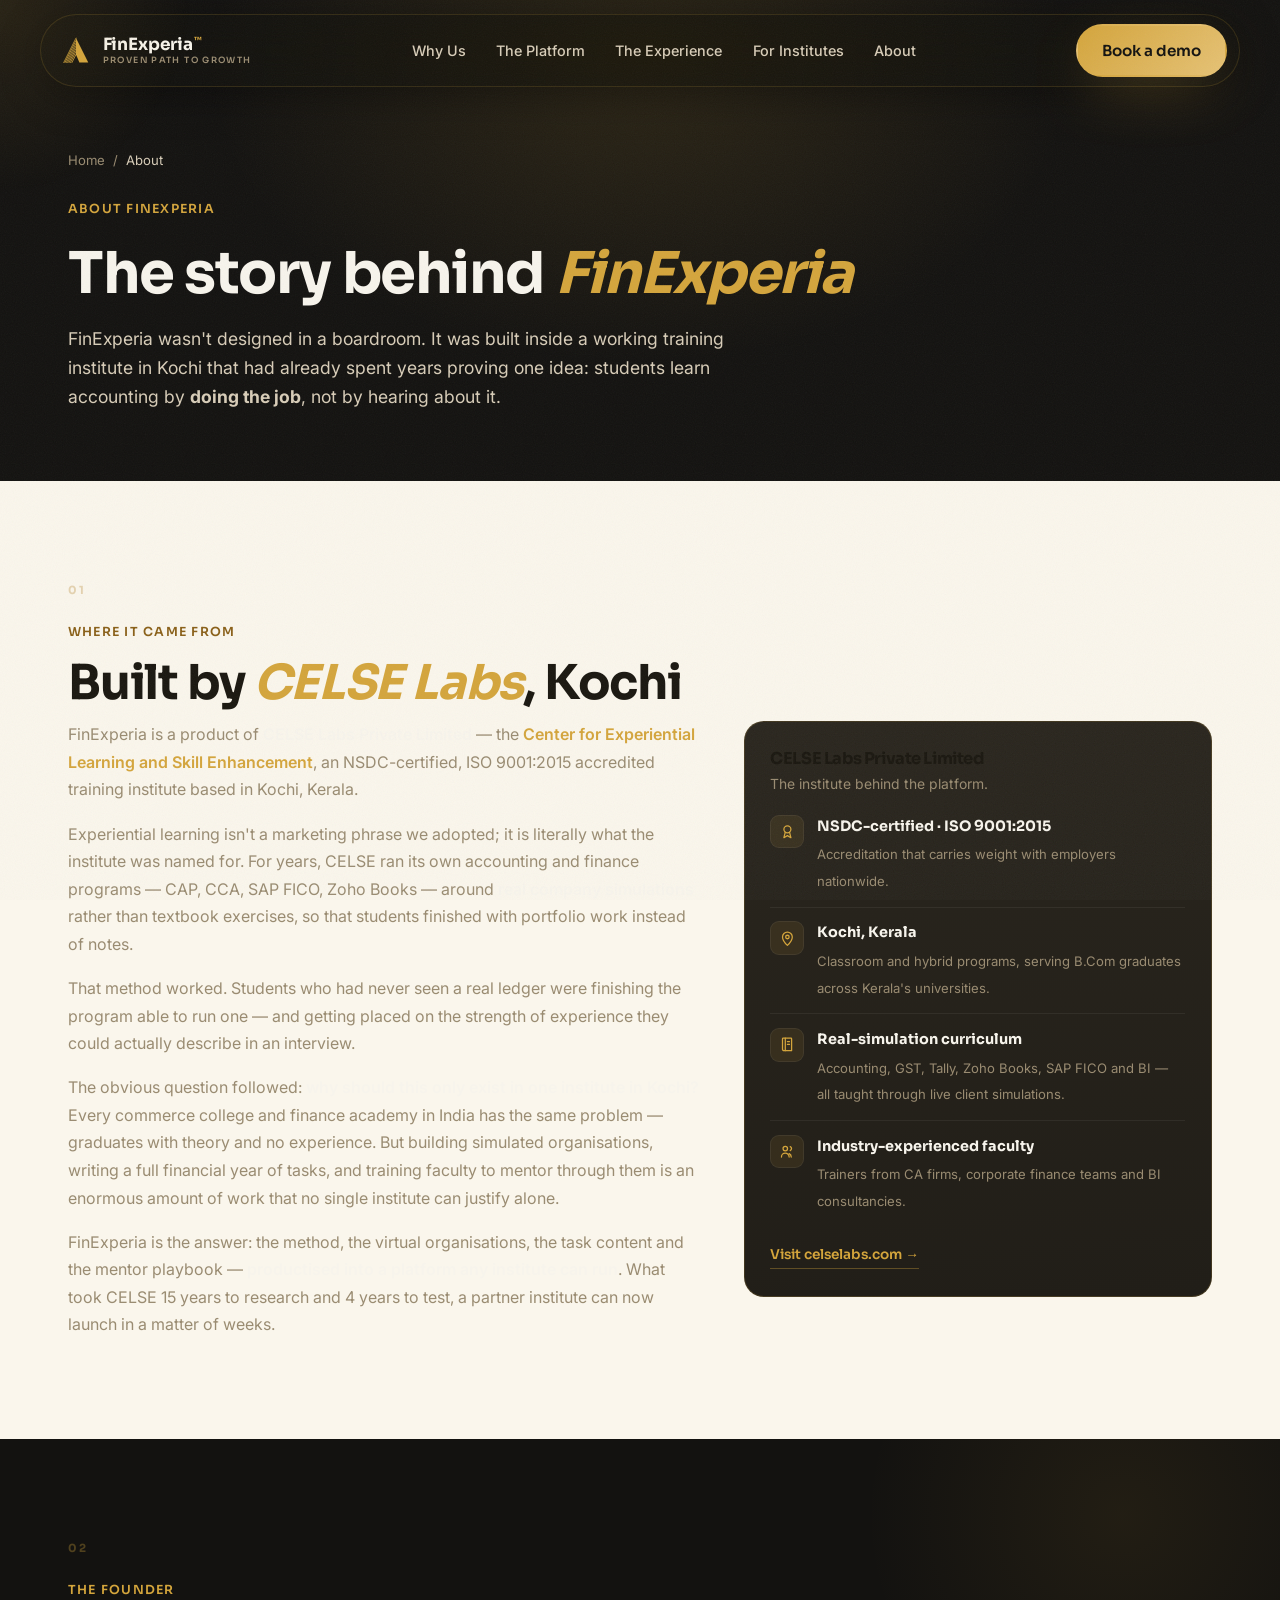
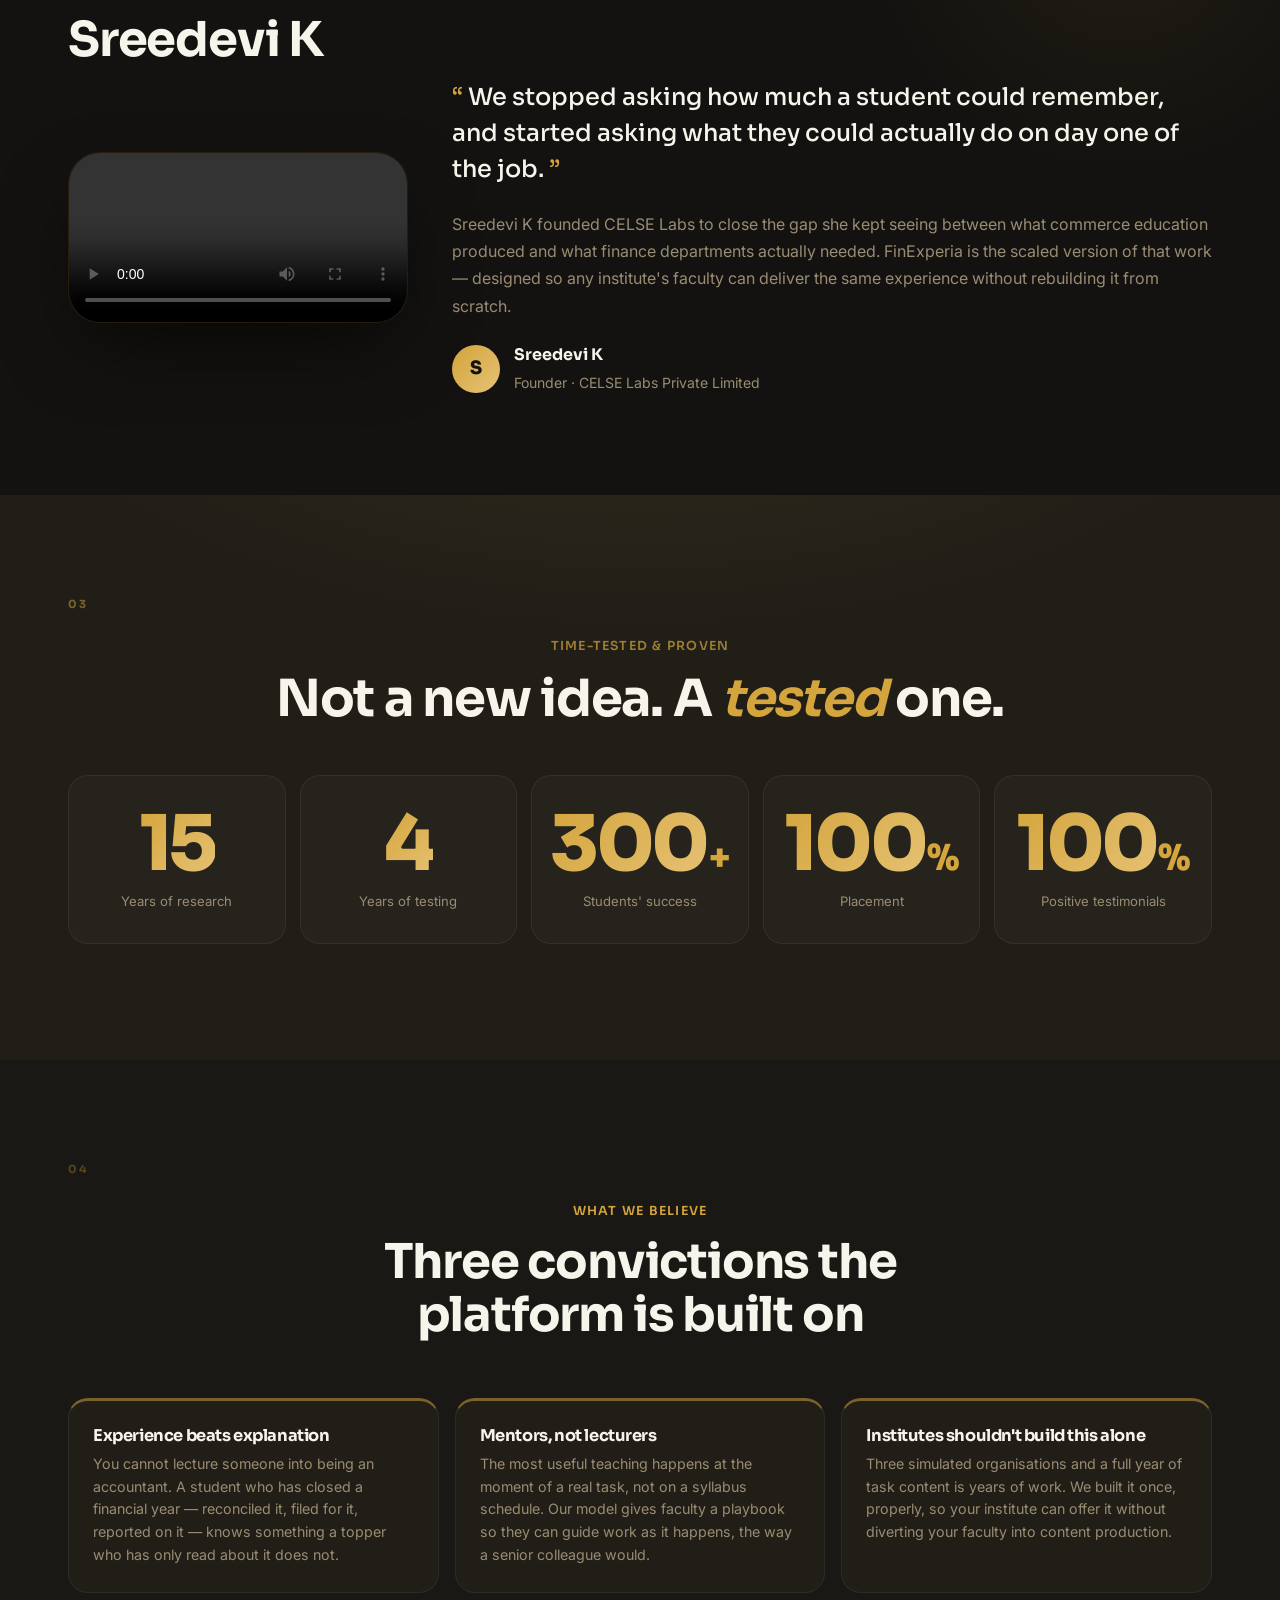
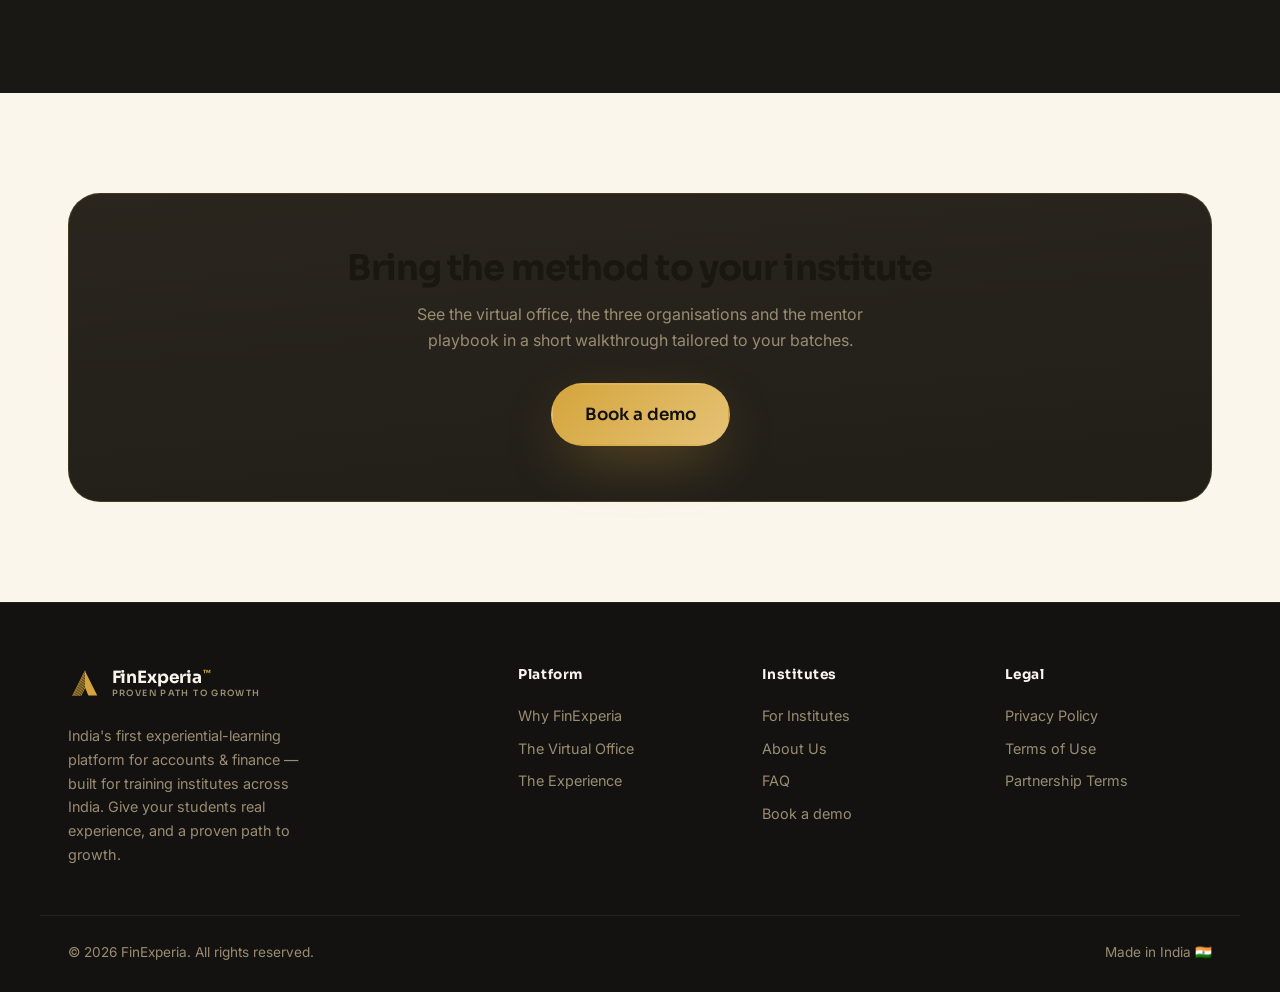
==== about.html @ d54fecab "Add /about page: CELSE Labs lineage, founder story, credentials Top recommendation from the SEO audi" ====
<!DOCTYPE html>
<html lang="en">
<head>
  <meta charset="UTF-8" />
  <meta name="viewport" content="width=device-width, initial-scale=1.0" />
  <title>About FinExperia — Built by CELSE Labs, Kochi</title>
  <meta name="description" content="FinExperia is built by CELSE Labs Private Limited, Kochi — the Center for Experiential Learning and Skill Enhancement. Founded by Sreedevi K. 15 years of research, 4 years of testing, 300+ students." />
  <meta name="robots" content="index, follow, max-image-preview:large, max-snippet:-1, max-video-preview:-1" />
  <meta name="theme-color" content="#D4A53C" />
  <link rel="canonical" href="https://finexperia.com/about" />
  <link rel="manifest" href="/manifest.json" />
  <meta property="og:title" content="About FinExperia — Built by CELSE Labs, Kochi" />
  <meta property="og:description" content="The story behind FinExperia: how a Kochi training institute's real-company simulation method became India's first experiential accounts &amp; finance platform for institutes." />
  <meta property="og:type" content="website" />
  <meta property="og:url" content="https://finexperia.com/about" />
  <meta property="og:image" content="https://finexperia.com/og-image.svg" />
  <meta property="og:image:width" content="1200" />
  <meta property="og:image:height" content="630" />
  <meta property="og:image:alt" content="FinExperia — 3 financial years of real experience in 200 hours. For institutes across India." />
  <meta name="twitter:card" content="summary_large_image" />
  <meta name="twitter:title" content="About FinExperia — Built by CELSE Labs, Kochi" />
  <meta name="twitter:description" content="The story behind FinExperia — founded by Sreedevi K at CELSE Labs Private Limited, Kochi." />
  <meta name="twitter:image" content="https://finexperia.com/og-image.svg" />
  <link rel="icon" href="data:image/svg+xml,%3Csvg xmlns='http://www.w3.org/2000/svg' viewBox='0 0 64 64'%3E%3Crect width='64' height='64' rx='14' fill='%23131210'/%3E%3Cpath d='M32 13 L51 51 L39 51 L32 39 L25 51 L13 51 Z' fill='%23D4A53C'/%3E%3C/svg%3E" />
  <noscript><style>.reveal,.reveal-left,.reveal-right{opacity:1!important;transform:none!important;}</style></noscript>
  <link rel="preconnect" href="https://fonts.googleapis.com" />
  <link rel="preconnect" href="https://fonts.gstatic.com" crossorigin />
  <link href="https://fonts.googleapis.com/css2?family=Sora:wght@400;500;600;700;800&family=Inter:wght@400;500;600&display=swap" rel="stylesheet" />
  <link rel="stylesheet" href="/styles.css" />

  <script type="application/ld+json">
{
  "@context": "https://schema.org",
  "@type": "AboutPage",
  "name": "About FinExperia",
  "url": "https://finexperia.com/about",
  "description": "The story behind FinExperia — built by CELSE Labs Private Limited, Kochi, and founded by Sreedevi K.",
  "isPartOf": { "@type": "WebSite", "name": "FinExperia", "url": "https://finexperia.com/" },
  "about": { "@type": "EducationalOrganization", "name": "FinExperia", "url": "https://finexperia.com/" }
}
  </script>
  <script type="application/ld+json">
{
  "@context": "https://schema.org",
  "@type": "EducationalOrganization",
  "name": "FinExperia",
  "alternateName": ["Fin Experia", "FinExperia by CELSE Labs"],
  "url": "https://finexperia.com/",
  "logo": "https://finexperia.com/finexperia-mark.svg",
  "image": "https://finexperia.com/og-image.svg",
  "description": "India's first experiential-learning platform for accounts & finance, built for training institutes across India. Students gain three financial years of real experience in about 200 hours through a mentor-driven virtual office.",
  "founder": { "@type": "Person", "name": "Sreedevi K", "jobTitle": "Founder" },
  "parentOrganization": {
    "@type": "Organization",
    "name": "CELSE Labs Private Limited",
    "alternateName": "Center for Experiential Learning and Skill Enhancement",
    "url": "https://celselabs.com/"
  },
  "sameAs": ["https://celselabs.com/"],
  "areaServed": { "@type": "Country", "name": "India" },
  "address": { "@type": "PostalAddress", "addressLocality": "Kochi", "addressRegion": "Kerala", "addressCountry": "IN" },
  "contactPoint": { "@type": "ContactPoint", "telephone": "+91-80753-13751", "email": "info@finexperia.com", "contactType": "sales", "areaServed": "IN", "availableLanguage": ["en"] }
}
  </script>
  <script type="application/ld+json">
{
  "@context": "https://schema.org",
  "@type": "BreadcrumbList",
  "itemListElement": [
    { "@type": "ListItem", "position": 1, "name": "Home", "item": "https://finexperia.com/" },
    { "@type": "ListItem", "position": 2, "name": "About", "item": "https://finexperia.com/about" }
  ]
}
  </script>

  <style>
    /* ===== About-page-only additions (everything else reuses styles.css) ===== */
    .about-hero { padding: 150px 0 70px; position: relative; overflow: hidden; }
    .about-hero::before { content: ""; position: absolute; top: -30%; left: 50%; transform: translateX(-50%); width: 900px; height: 520px; background: radial-gradient(ellipse at 50% 40%, rgba(212,165,60,0.13), transparent 68%); pointer-events: none; }
    .about-hero .container { position: relative; z-index: 1; }
    .crumbs { font-size: 0.82rem; color: var(--muted); margin-bottom: 1.4rem; }
    .crumbs a { color: var(--muted); text-decoration: none; border-bottom: 1px solid transparent; }
    .crumbs a:hover { color: var(--coral); border-bottom-color: rgba(212,165,60,0.4); }
    .crumbs span { color: var(--text-soft); }
    .about-h1 { font-size: clamp(2.2rem, 5.4vw, 3.6rem); max-width: 20ch; margin: 0.6rem 0 1.1rem; }
    .about-lede { color: var(--text-soft); font-size: 1.1rem; max-width: 62ch; }

    /* Origin: two-column narrative + lineage card */
    .origin-layout { display: grid; grid-template-columns: 1.15fr 0.85fr; gap: 42px; align-items: start; }
    @media (max-width: 900px) { .origin-layout { grid-template-columns: 1fr; gap: 30px; } }
    .origin-copy p { color: var(--muted); margin-bottom: 1.05rem; line-height: 1.72; }
    .origin-copy p:last-child { margin-bottom: 0; }
    .origin-copy strong { color: var(--text); font-weight: 600; }
    .origin-copy em.gold { font-style: normal; color: var(--coral); font-weight: 600; }

    .lineage { background: linear-gradient(175deg, var(--surface-2), var(--surface)); border: 1px solid var(--line); border-radius: var(--r); padding: 1.7rem 1.6rem; }
    .lineage h3 { font-size: 1.02rem; margin-bottom: 0.3rem; }
    .lineage > p { font-size: 0.87rem; color: var(--muted); margin-bottom: 1.2rem; }
    .lin-row { display: flex; gap: 0.85rem; padding: 0.85rem 0; border-top: 1px solid var(--line-soft); }
    .lin-row:first-of-type { border-top: none; padding-top: 0; }
    .lin-ic { flex-shrink: 0; width: 2.1rem; height: 2.1rem; border-radius: 9px; display: grid; place-items: center; background: rgba(212,165,60,0.1); border: 1px solid var(--line-soft); }
    .lin-ic .ico { width: 1.05rem; height: 1.05rem; color: var(--coral); }
    .lin-txt strong { display: block; font-family: "Sora", sans-serif; font-size: 0.9rem; color: var(--text); margin-bottom: 0.12rem; }
    .lin-txt span { font-size: 0.82rem; color: var(--muted); line-height: 1.5; }
    .lineage-link { display: inline-flex; align-items: center; gap: 0.4rem; margin-top: 1.1rem; font-family: "Sora", sans-serif; font-weight: 600; font-size: 0.85rem; color: var(--coral); text-decoration: none; border-bottom: 1px solid rgba(212,165,60,0.35); padding-bottom: 1px; }
    .lineage-link:hover { color: var(--coral-light); border-bottom-color: var(--coral-light); }

    /* Founder block */
    .founder-layout { display: grid; grid-template-columns: 340px 1fr; gap: 44px; align-items: center; }
    @media (max-width: 860px) { .founder-layout { grid-template-columns: 1fr; gap: 28px; } }
    .founder-video { position: relative; z-index: 1; }
    .founder-video .video-el { max-width: 100%; margin: 0; }
    .founder-copy blockquote { font-family: "Sora", sans-serif; font-size: clamp(1.15rem, 2.2vw, 1.5rem); font-weight: 500; line-height: 1.5; color: var(--text); margin: 0 0 1.5rem; }
    .founder-copy blockquote::before { content: "\201C"; color: var(--coral); }
    .founder-copy blockquote::after { content: "\201D"; color: var(--coral); }
    .founder-name { display: flex; align-items: center; gap: 0.9rem; }
    .founder-name .t-av { flex-shrink: 0; }
    .founder-name strong { display: block; font-family: "Sora", sans-serif; color: var(--text); }
    .founder-name em { font-style: normal; color: var(--muted); font-size: 0.88rem; }

    /* Beliefs */
    .beliefs-grid { display: grid; grid-template-columns: repeat(3, 1fr); gap: 16px; }
    @media (max-width: 860px) { .beliefs-grid { grid-template-columns: 1fr; } }
    .belief { background: var(--surface); border: 1px solid var(--line-soft); border-top: 3px solid rgba(212,165,60,0.5); border-radius: var(--r); padding: 1.6rem 1.5rem; transition: transform 0.25s var(--ease), border-color 0.25s; }
    .belief:hover { transform: translateY(-5px); border-top-color: var(--coral); }
    .belief h3 { font-size: 1.02rem; margin-bottom: 0.5rem; }
    .belief p { color: var(--muted); font-size: 0.89rem; margin: 0; line-height: 1.6; }

    /* Closing CTA */
    .about-cta { text-align: center; background: linear-gradient(175deg, var(--surface-2), var(--surface)); border: 1px solid var(--line); border-radius: var(--r-lg); padding: clamp(2.2rem, 5vw, 3.4rem); }
    .about-cta h2 { font-size: clamp(1.5rem, 3.2vw, 2.2rem); margin-bottom: 0.8rem; }
    .about-cta p { color: var(--muted); max-width: 52ch; margin: 0 auto 1.8rem; }
  </style>
</head>
<body>

  <!-- ===== ICON SPRITE (subset used on this page) ===== -->
  <svg width="0" height="0" style="position:absolute" aria-hidden="true" focusable="false"><defs>
    <symbol id="i-ledger" viewBox="0 0 24 24"><path d="M6 3h11a1 1 0 0 1 1 1v17H7a2 2 0 0 1-2-2V4a1 1 0 0 1 1-1z"/><path d="M9 3v18"/><path d="M12 8h3M12 12h3"/></symbol>
    <symbol id="i-award" viewBox="0 0 24 24"><circle cx="12" cy="9" r="5"/><path d="M9 13l-2 8 5-3 5 3-2-8"/></symbol>
    <symbol id="i-book" viewBox="0 0 24 24"><path d="M5 4a2 2 0 0 1 2-2h12v16H7a2 2 0 0 0-2 2z"/><path d="M5 20a2 2 0 0 1 2-2h12"/></symbol>
    <symbol id="i-users" viewBox="0 0 24 24"><circle cx="9" cy="8" r="3.2"/><path d="M3.5 20a5.5 5.5 0 0 1 11 0"/><path d="M16 5.2a3 3 0 0 1 0 5.6"/><path d="M17.5 20a5.5 5.5 0 0 0-3-4.9"/></symbol>
    <symbol id="i-pin" viewBox="0 0 24 24"><path d="M12 22s7-6.5 7-12a7 7 0 1 0-14 0c0 5.5 7 12 7 12z"/><circle cx="12" cy="10" r="2.5"/></symbol>
    <symbol id="i-eye" viewBox="0 0 24 24"><path d="M2 12s3.5-7 10-7 10 7 10 7-3.5 7-10 7-10-7-10-7z"/><circle cx="12" cy="12" r="3"/></symbol>
    <symbol id="i-bolt" viewBox="0 0 24 24"><path d="M13 2 5 13h6l-1 9 9-12h-6z"/></symbol>
  </defs></svg>

  <div class="grain" aria-hidden="true"></div>
  <div class="scroll-bar" id="scrollBar" aria-hidden="true"></div>
  <div class="cursor-glow" id="cursorGlow" aria-hidden="true"></div>

  <!-- ===== HEADER ===== -->
  <header class="site-header" id="top">
    <div class="nav-pill" id="navPill">
      <a href="/" class="brand" aria-label="FinExperia home">
        <img class="brand-mark" src="/finexperia-mark.svg" alt="" width="34" height="34" />
        <span class="brand-text"><span class="brand-name">FinExperia<sup class="brand-tm">™</sup></span><span class="brand-tagline">Proven Path to Growth</span></span>
      </a>
      <nav class="nav" aria-label="Primary">
        <a href="/#why">Why Us</a>
        <a href="/#platform">The Platform</a>
        <a href="/#program">The Experience</a>
        <a href="/#institutes">For Institutes</a>
        <a href="/about" aria-current="page">About</a>
      </nav>
      <div class="nav-end">
        <a href="/#contact" class="btn btn-coral">Book a demo</a>
        <button class="nav-toggle" aria-label="Toggle menu" aria-expanded="false">
          <span></span><span></span><span></span>
        </button>
      </div>
    </div>
  </header>

  <main>

    <!-- ===== HERO ===== -->
    <section class="about-hero">
      <div class="container">
        <nav class="crumbs" aria-label="Breadcrumb">
          <a href="/">Home</a> &nbsp;/&nbsp; <span>About</span>
        </nav>
        <span class="eyebrow">About FinExperia</span>
        <h1 class="about-h1">The story behind <em class="coral-em">FinExperia</em></h1>
        <p class="about-lede">
          FinExperia wasn't designed in a boardroom. It was built inside a working training institute
          in Kochi that had already spent years proving one idea: students learn accounting by
          <strong>doing the job</strong>, not by hearing about it.
        </p>
      </div>
    </section>

    <!-- ===== ORIGIN / CELSE LABS LINEAGE ===== -->
    <section class="method-section" id="origin">
      <div class="container">
        <div class="sec-label">01</div>
        <div class="sec-head reveal">
          <span class="eyebrow">Where it came from</span>
          <h2>Built by <em class="coral-em">CELSE Labs</em>, Kochi</h2>
        </div>

        <div class="origin-layout">
          <div class="origin-copy reveal-left">
            <p>
              FinExperia is a product of <strong>CELSE Labs Private Limited</strong> — the
              <em class="gold">Center for Experiential Learning and Skill Enhancement</em>, an
              NSDC-certified, ISO 9001:2015 accredited training institute based in Kochi, Kerala.
            </p>
            <p>
              Experiential learning isn't a marketing phrase we adopted; it is literally what the
              institute was named for. For years, CELSE ran its own accounting and finance programs —
              CAP, CCA, SAP FICO, Zoho Books — around <strong>real company simulations</strong> rather
              than textbook exercises, so that students finished with portfolio work instead of notes.
            </p>
            <p>
              That method worked. Students who had never seen a real ledger were finishing the program
              able to run one — and getting placed on the strength of experience they could actually
              describe in an interview.
            </p>
            <p>
              The obvious question followed: <strong>why should this only exist in one institute in
              Kochi?</strong> Every commerce college and finance academy in India has the same problem —
              graduates with theory and no experience. But building simulated organisations, writing a
              full financial year of tasks, and training faculty to mentor through them is an enormous
              amount of work that no single institute can justify alone.
            </p>
            <p>
              FinExperia is the answer: the method, the virtual organisations, the task content and the
              mentor playbook — <strong>productised into a platform any institute can run</strong>. What
              took CELSE 15 years to research and 4 years to test, a partner institute can now launch in
              a matter of weeks.
            </p>
          </div>

          <aside class="lineage reveal-right">
            <h3>CELSE Labs Private Limited</h3>
            <p>The institute behind the platform.</p>

            <div class="lin-row">
              <span class="lin-ic"><svg class="ico"><use href="#i-award"/></svg></span>
              <span class="lin-txt"><strong>NSDC-certified · ISO 9001:2015</strong><span>Accreditation that carries weight with employers nationwide.</span></span>
            </div>
            <div class="lin-row">
              <span class="lin-ic"><svg class="ico"><use href="#i-pin"/></svg></span>
              <span class="lin-txt"><strong>Kochi, Kerala</strong><span>Classroom and hybrid programs, serving B.Com graduates across Kerala's universities.</span></span>
            </div>
            <div class="lin-row">
              <span class="lin-ic"><svg class="ico"><use href="#i-ledger"/></svg></span>
              <span class="lin-txt"><strong>Real-simulation curriculum</strong><span>Accounting, GST, Tally, Zoho Books, SAP FICO and BI — all taught through live client simulations.</span></span>
            </div>
            <div class="lin-row">
              <span class="lin-ic"><svg class="ico"><use href="#i-users"/></svg></span>
              <span class="lin-txt"><strong>Industry-experienced faculty</strong><span>Trainers from CA firms, corporate finance teams and BI consultancies.</span></span>
            </div>

            <a class="lineage-link" href="https://celselabs.com/" target="_blank" rel="noopener">
              Visit celselabs.com →
            </a>
          </aside>
        </div>
      </div>
    </section>

    <!-- ===== FOUNDER ===== -->
    <section class="skills-section" id="founder">
      <div class="container">
        <div class="sec-label">02</div>
        <div class="sec-head reveal">
          <span class="eyebrow">The founder</span>
          <h2>Sreedevi K</h2>
        </div>

        <div class="founder-layout">
          <div class="founder-video reveal-left">
            <video class="video-el" controls preload="metadata" playsinline>
              <source src="/SreedeviTestimonial.mp4" type="video/mp4" />
              Your browser doesn't support embedded video —
              <a href="/SreedeviTestimonial.mp4">download it here</a>.
            </video>
          </div>
          <div class="founder-copy reveal-right">
            <blockquote>
              We stopped asking how much a student could remember, and started asking what they could
              actually do on day one of the job.
            </blockquote>
            <p style="color:var(--muted); margin-bottom:1.4rem; line-height:1.7;">
              Sreedevi K founded CELSE Labs to close the gap she kept seeing between what commerce
              education produced and what finance departments actually needed. FinExperia is the
              scaled version of that work — designed so any institute's faculty can deliver the same
              experience without rebuilding it from scratch.
            </p>
            <div class="founder-name">
              <span class="t-av">S</span>
              <span>
                <strong>Sreedevi K</strong>
                <em>Founder · CELSE Labs Private Limited</em>
              </span>
            </div>
          </div>
        </div>
      </div>
    </section>

    <!-- ===== PROOF NUMBERS ===== -->
    <section class="outcomes-section" id="proof">
      <div class="container">
        <div class="sec-label light">03</div>
        <div class="reveal" style="text-align:center">
          <span class="eyebrow eyebrow-dim">Time-Tested &amp; Proven</span>
        </div>
        <h2 class="outcomes-h2">Not a new idea. A <em class="coral-em">tested</em> one.</h2>

        <div class="tt-grid reveal">
          <div class="tt-stat">
            <div class="stat-val"><span class="stat-n" data-target="15">0</span></div>
            <span class="tt-lbl">Years of research</span>
          </div>
          <div class="tt-stat">
            <div class="stat-val"><span class="stat-n" data-target="4">0</span></div>
            <span class="tt-lbl">Years of testing</span>
          </div>
          <div class="tt-stat">
            <div class="stat-val"><span class="stat-n" data-target="300">0</span><span class="stat-sym">+</span></div>
            <span class="tt-lbl">Students' success</span>
          </div>
          <div class="tt-stat">
            <div class="stat-val"><span class="stat-n" data-target="100">0</span><span class="stat-sym">%</span></div>
            <span class="tt-lbl">Placement</span>
          </div>
          <div class="tt-stat">
            <div class="stat-val"><span class="stat-n" data-target="100">0</span><span class="stat-sym">%</span></div>
            <span class="tt-lbl">Positive testimonials</span>
          </div>
        </div>
      </div>
    </section>

    <!-- ===== WHAT WE BELIEVE ===== -->
    <section class="programs-section" id="beliefs">
      <div class="container">
        <div class="sec-label">04</div>
        <div class="sec-head centered reveal">
          <span class="eyebrow">What we believe</span>
          <h2>Three convictions the platform is built on</h2>
        </div>

        <div class="beliefs-grid">
          <div class="belief reveal">
            <h3>Experience beats explanation</h3>
            <p>You cannot lecture someone into being an accountant. A student who has closed a financial year — reconciled it, filed for it, reported on it — knows something a topper who has only read about it does not.</p>
          </div>
          <div class="belief reveal">
            <h3>Mentors, not lecturers</h3>
            <p>The most useful teaching happens at the moment of a real task, not on a syllabus schedule. Our model gives faculty a playbook so they can guide work as it happens, the way a senior colleague would.</p>
          </div>
          <div class="belief reveal">
            <h3>Institutes shouldn't build this alone</h3>
            <p>Three simulated organisations and a full year of task content is years of work. We built it once, properly, so your institute can offer it without diverting your faculty into content production.</p>
          </div>
        </div>
      </div>
    </section>

    <!-- ===== CTA ===== -->
    <section class="method-section">
      <div class="container">
        <div class="about-cta reveal">
          <h2>Bring the method to your institute</h2>
          <p>See the virtual office, the three organisations and the mentor playbook in a short walkthrough tailored to your batches.</p>
          <a href="/#contact" class="btn btn-coral btn-lg">Book a demo</a>
        </div>
      </div>
    </section>

  </main>

  <!-- ===== FOOTER ===== -->
  <footer class="site-footer">
    <div class="container footer-layout">
      <div class="footer-brand">
        <a href="/" class="brand">
          <img class="brand-mark" src="/finexperia-mark.svg" alt="" width="34" height="34" />
          <span class="brand-text"><span class="brand-name">FinExperia<sup class="brand-tm">™</sup></span><span class="brand-tagline">Proven Path to Growth</span></span>
        </a>
        <p>India's first experiential-learning platform for accounts &amp; finance — built for training institutes across India. Give your students real experience, and a proven path to growth.</p>
      </div>
      <nav class="footer-col" aria-label="Platform">
        <h4>Platform</h4>
        <a href="/#why">Why FinExperia</a>
        <a href="/#platform">The Virtual Office</a>
        <a href="/#program">The Experience</a>
      </nav>
      <nav class="footer-col" aria-label="Institutes">
        <h4>Institutes</h4>
        <a href="/#institutes">For Institutes</a>
        <a href="/about">About Us</a>
        <a href="/#faq">FAQ</a>
        <a href="/#contact">Book a demo</a>
      </nav>
      <nav class="footer-col" aria-label="Legal">
        <h4>Legal</h4>
        <a href="#">Privacy Policy</a>
        <a href="#">Terms of Use</a>
        <a href="#">Partnership Terms</a>
      </nav>
    </div>
    <div class="container footer-bottom">
      <p>© <span id="year"></span> FinExperia. All rights reserved.</p>
      <p>Made in India 🇮🇳</p>
    </div>
  </footer>

  <script src="/script.js"></script>
</body>
</html>
---- styles.css ----
/* ============================================================
   FINEXPERIA — Gold / Charcoal Design System
   ============================================================ */
:root {
  --coral:       #D4A53C;
  --coral-light: #E6C275;
  --coral-deep:  #B8862E;
  --peach:       #E8CB8B;
  --blush:       #F0E6CE;
  --coral-grad:  linear-gradient(135deg, #D4A53C 0%, #E6C275 100%);

  --ink:       #131210;
  --ink-soft:  #1A1815;
  --surface:   #211E18;
  --surface-2: #2A261E;
  --surface-3: #383224;
  --line:      rgba(212,165,60,0.18);
  --line-soft: rgba(255,255,255,0.06);

  --text:      #F7F4EC;
  --text-soft: #D8CDB8;
  --muted:     #9A8C72;

  --cream:          #FAF6EC;
  --cream-2:        #F3ECDC;
  --ink-on-light:   #1A1710;
  --muted-on-light: #6E6048;

  --shadow:       0 32px 80px -20px rgba(0,0,0,0.65);
  --coral-shadow: 0 20px 60px -15px rgba(212,165,60,0.45);

  --r:    20px;
  --r-sm: 12px;
  --r-lg: 32px;
  --maxw: 1200px;
  --ease: cubic-bezier(0.22, 1, 0.36, 1);
}

/* ===== Reset ===== */
*, *::before, *::after { box-sizing: border-box; margin: 0; padding: 0; }
html { scroll-behavior: smooth; -webkit-text-size-adjust: 100%; }
body { font-family: "Inter", system-ui, sans-serif; background: var(--ink); color: var(--text); line-height: 1.65; overflow-x: hidden; }
h1,h2,h3,h4 { font-family: "Sora", "Inter", sans-serif; font-weight: 700; line-height: 1.12; letter-spacing: -0.025em; }
a { color: inherit; text-decoration: none; }
ul,ol { list-style: none; }
button { font-family: inherit; }
.container { width: 100%; max-width: var(--maxw); margin: 0 auto; padding: 0 28px; }
section { padding: 100px 0; }

/* ===== Decorative layers ===== */
.grain {
  position: fixed; inset: 0; z-index: 9999; pointer-events: none; opacity: 0.32;
  background-image: url("data:image/svg+xml,%3Csvg xmlns='http://www.w3.org/2000/svg' width='200' height='200'%3E%3Cfilter id='n'%3E%3CfeTurbulence type='fractalNoise' baseFrequency='0.9' numOctaves='4' stitchTiles='stitch'/%3E%3C/filter%3E%3Crect width='200' height='200' filter='url(%23n)' opacity='0.15'/%3E%3C/svg%3E");
}
.scroll-bar {
  position: fixed; top: 0; left: 0; z-index: 998; height: 3px; width: 0%;
  background: var(--coral-grad); box-shadow: 0 0 14px rgba(212,165,60,0.9);
  pointer-events: none;
}
.cursor-glow {
  position: fixed; top: 0; left: 0; z-index: 997;
  width: 420px; height: 420px; border-radius: 50%;
  background: radial-gradient(circle, rgba(212,165,60,0.11) 0%, transparent 65%);
  pointer-events: none; transform: translate(-50%,-50%); will-change: transform;
}

/* ===== Buttons ===== */
.btn {
  display: inline-flex; align-items: center; justify-content: center; gap: 0.5rem;
  padding: 0.75rem 1.5rem; border-radius: 999px; border: 2px solid transparent;
  font-family: "Sora", sans-serif; font-weight: 600; font-size: 0.95rem;
  cursor: pointer; white-space: nowrap; position: relative; overflow: hidden;
  transition: transform 0.22s var(--ease), box-shadow 0.22s, background 0.2s, border-color 0.2s, color 0.2s;
}
.btn:hover { transform: translateY(-3px); }
.btn-lg    { padding: 1rem 2rem; font-size: 1.05rem; }
.btn-block { width: 100%; }
.btn-coral { background: var(--coral-grad); color: #131210; box-shadow: var(--coral-shadow); }
.btn-coral:hover { box-shadow: 0 24px 70px -12px rgba(212,165,60,0.7); }
.btn-outline-coral { background: transparent; color: var(--coral); border-color: rgba(212,165,60,0.45); }
.btn-outline-coral:hover { border-color: var(--coral); background: rgba(212,165,60,0.08); }
.btn-ghost { background: rgba(255,255,255,0.05); border-color: rgba(255,255,255,0.12); color: var(--text); }
.btn-ghost:hover { background: rgba(255,255,255,0.1); border-color: rgba(255,255,255,0.22); }

/* ===== Typography helpers ===== */
.eyebrow {
  display: inline-block; font-family: "Sora", sans-serif;
  font-size: 0.78rem; font-weight: 600; letter-spacing: 0.1em;
  text-transform: uppercase; color: var(--coral); margin-bottom: 0.8rem;
}
.eyebrow-dim { color: rgba(212,165,60,0.7); }
.coral-em    { color: var(--coral); font-style: italic; }

.sec-label {
  font-family: "Sora", sans-serif; font-size: 0.7rem; font-weight: 700;
  letter-spacing: 0.14em; text-transform: uppercase;
  color: rgba(212,165,60,0.32); margin-bottom: 1.1rem;
}
.sec-label.light { color: rgba(212,165,60,0.5); }
.sec-head { max-width: 640px; }
.sec-head.centered { margin: 0 auto 3.5rem; text-align: center; }
.sec-head h2 { font-size: clamp(2rem,4vw,3rem); margin-bottom: 0.75rem; }
.sec-head p  { color: var(--muted); }

/* ===== Header ===== */
.site-header { position: fixed; top: 0; left: 0; right: 0; z-index: 90; padding: 14px 28px; display: flex; justify-content: center; }
.nav-pill {
  display: flex; align-items: center; gap: 1.2rem;
  background: rgba(19,18,16,0.62); backdrop-filter: blur(20px) saturate(1.8); -webkit-backdrop-filter: blur(20px) saturate(1.8);
  border: 1px solid rgba(212,165,60,0.16); border-radius: 999px;
  padding: 9px 12px 9px 18px; max-width: var(--maxw); width: 100%;
  box-shadow: 0 8px 40px rgba(0,0,0,0.4); transition: background 0.3s, border-color 0.3s;
  position: relative;
}
.nav-pill.scrolled { background: rgba(19,18,16,0.9); border-color: rgba(212,165,60,0.3); }
.brand { display: inline-flex; align-items: center; gap: 0.6rem; font-family: "Sora", sans-serif; font-weight: 700; flex-shrink: 0; }
.brand-mark { width: 34px; height: 34px; display: block; flex-shrink: 0; }
.brand-text { display: flex; flex-direction: column; line-height: 1.05; }
.brand-name  { font-size: 1.06rem; letter-spacing: -0.01em; color: var(--text); }
.brand-tm { font-size: 0.5em; font-weight: 700; vertical-align: super; color: var(--coral); margin-left: 1px; }
.brand-tagline { font-family: "Sora", sans-serif; font-size: 0.54rem; font-weight: 600; letter-spacing: 0.16em; text-transform: uppercase; color: var(--muted); margin-top: 3px; white-space: nowrap; }
.nav { display: flex; gap: 0.1rem; flex: 1; justify-content: center; }
.nav a { color: var(--text-soft); font-size: 0.9rem; font-weight: 500; padding: 0.45rem 0.9rem; border-radius: 999px; transition: color 0.2s, background 0.2s; }
.nav a:hover { color: var(--text); background: rgba(212,165,60,0.1); }
.nav-end { display: flex; align-items: center; gap: 0.6rem; }
.nav-toggle { display: none; flex-direction: column; gap: 5px; background: none; border: 0; cursor: pointer; padding: 8px; }
.nav-toggle span { width: 20px; height: 2px; background: var(--text); border-radius: 2px; display: block; transition: transform 0.3s, opacity 0.3s; }

/* ===== Hero ===== */
.hero { position: relative; min-height: 100svh; padding: 140px 0 80px; overflow: hidden; display: flex; flex-direction: column; }
.hero-bg { position: absolute; inset: 0; z-index: 0; overflow: hidden; }
.blob { position: absolute; border-radius: 50%; filter: blur(72px); pointer-events: none; }
.blob-a { width: 680px; height: 680px; top: -18%; right: -14%; background: radial-gradient(circle at 40% 40%, rgba(212,165,60,0.26), rgba(212,165,60,0.04) 55%, transparent 75%); animation: blobDrift 12s ease-in-out infinite alternate; }
.blob-b { width: 480px; height: 480px; bottom: -10%; left: -8%; background: radial-gradient(circle, rgba(230,194,117,0.14), transparent 65%); animation: blobDrift 9s ease-in-out 1.5s infinite alternate-reverse; }
.blob-c { width: 340px; height: 340px; top: 30%; left: 38%; background: radial-gradient(circle, rgba(212,165,60,0.09), transparent 70%); animation: blobDrift 14s ease-in-out 3s infinite alternate; }
@keyframes blobDrift { 0% { transform: scale(1) translate(0,0); } 100% { transform: scale(1.12) translate(20px,-25px); } }

.hero-layout { position: relative; z-index: 1; display: grid; grid-template-columns: 1fr 1fr; gap: 52px; align-items: center; flex: 1; }

.india-badge {
  display: inline-flex; align-items: center; gap: 0.55rem;
  font-size: 0.83rem; font-weight: 600;
  background: rgba(212,165,60,0.1); border: 1px solid rgba(212,165,60,0.38);
  padding: 0.42rem 1rem; border-radius: 999px; color: var(--blush); margin-bottom: 1.3rem;
  animation: fadeUp 0.8s var(--ease) 0.15s both;
}

/* Kinetic headline — staggered indent */
.hero-h1    { display: block; margin-bottom: 1.4rem; animation: fadeUp 0.9s var(--ease) 0.3s both; }
.h1-learn   { display: block; font-size: clamp(5rem,10vw,10rem); font-weight: 800; letter-spacing: -0.045em; line-height: 0.88; background: var(--coral-grad); -webkit-background-clip: text; background-clip: text; color: transparent; }
.h1-do      { display: block; font-size: clamp(3.2rem,6.5vw,6.5rem); font-weight: 800; letter-spacing: -0.035em; line-height: 1; color: var(--text); padding-left: clamp(1.5rem,4vw,4rem); }
.h1-sub     { display: block; font-size: clamp(1.1rem,2vw,1.6rem); font-weight: 500; letter-spacing: -0.01em; line-height: 1.35; color: var(--peach); margin-top: 0.6rem; }

.hero-lede    { color: var(--text-soft); font-size: 1.05rem; max-width: 42ch; margin-bottom: 2rem; animation: fadeUp 1s var(--ease) 0.45s both; }
.hero-actions { display: flex; gap: 0.9rem; flex-wrap: wrap; margin-bottom: 2.6rem; animation: fadeUp 1s var(--ease) 0.58s both; }
.hero-trust   { display: flex; align-items: center; gap: 1.6rem; animation: fadeUp 1s var(--ease) 0.72s both; }
.ht-item strong { display: block; font-family: "Sora", sans-serif; font-size: 1.55rem; font-weight: 800; line-height: 1; }
.ht-item span   { font-size: 0.82rem; color: var(--muted); }
.ht-sep { width: 1px; height: 38px; background: rgba(212,165,60,0.22); }

/* Hero visual */
.hero-visual { position: relative; height: 500px; animation: fadeUp 1s var(--ease) 0.2s both; }
.hv-orb {
  position: absolute; inset: 8% 10%;
  border-radius: 62% 38% 46% 54% / 60% 44% 56% 40%;
  background: var(--coral-grad); opacity: 0.14;
  animation: morphBlob 10s ease-in-out infinite, floatBlob 7s ease-in-out infinite;
  filter: blur(3px);
}
@keyframes morphBlob { 0%,100% { border-radius: 62% 38% 46% 54% / 60% 44% 56% 40%; } 33% { border-radius: 42% 58% 65% 35% / 48% 62% 38% 52%; } 66% { border-radius: 54% 46% 38% 62% / 40% 56% 44% 60%; } }
@keyframes floatBlob { 0%,100% { transform: translateY(0); } 50% { transform: translateY(-22px); } }

.hv-card {
  position: absolute; background: rgba(33,30,24,0.72); backdrop-filter: blur(18px); -webkit-backdrop-filter: blur(18px);
  border: 1px solid rgba(212,165,60,0.22); border-radius: var(--r-sm);
  padding: 0.9rem 1.1rem; box-shadow: var(--shadow); font-size: 0.85rem;
  display: flex; align-items: center; gap: 0.7rem;
  animation: cardFloat 7s ease-in-out infinite;
}
.hv-card strong { display: block; font-size: 0.9rem; color: var(--text); margin-bottom: 0.15rem; }
.hv-card span   { color: var(--muted); font-size: 0.78rem; }
.hvc-icon  { font-size: 1.5rem; flex-shrink: 0; }
.hvc-stars { display: block; color: var(--coral); font-size: 0.82rem; }
.hvc-av    { width: 36px; height: 36px; border-radius: 50%; background: var(--coral-grad); flex-shrink: 0; }
.hvc-1 { top: 5%; left: -2%; animation-delay: 0s; }
.hvc-3 { top: 10%; right: -2%; animation-delay: 0.7s; }
.hvc-4 { bottom: 16%; right: 1%; animation-delay: 1.5s; }
.hvc-2 { bottom: 8%; left: 3%; flex-direction: column; text-align: center; gap: 0.4rem; animation-delay: 1.1s; }
.hvc-2 p { margin: 0; color: var(--muted); font-size: 0.78rem; }
.hvc-ring { width: 74px; height: 74px; border-radius: 50%; background: conic-gradient(var(--coral) 0 80%, rgba(255,255,255,0.07) 80% 100%); display: grid; place-items: center; font-family: "Sora", sans-serif; font-weight: 700; }
.hvc-ring span { width: 56px; height: 56px; border-radius: 50%; background: var(--surface-2); display: grid; place-items: center; font-size: 0.82rem; color: var(--text); }
@keyframes cardFloat { 0%,100% { transform: translateY(0); } 50% { transform: translateY(-11px); } }

.scroll-hint { position: absolute; bottom: 2rem; left: 50%; transform: translateX(-50%); display: flex; flex-direction: column; align-items: center; gap: 0.55rem; color: var(--muted); font-size: 0.78rem; animation: fadeUp 1s var(--ease) 1.2s both; }
.scroll-mouse { width: 22px; height: 34px; border: 1.5px solid rgba(212,165,60,0.4); border-radius: 11px; position: relative; overflow: hidden; }
.scroll-dot { position: absolute; top: 5px; left: 50%; transform: translateX(-50%); width: 3px; height: 6px; background: var(--coral); border-radius: 2px; animation: scrollBounce 2s ease-in-out infinite; }
@keyframes scrollBounce { 0%,100% { opacity:1; top:5px; } 80% { opacity:0; top:18px; } }

/* ===== Marquee ===== */
.marquee-wrap {
  overflow: hidden; background: rgba(212,165,60,0.06); padding: 15px 0;
  border-top: 1px solid rgba(212,165,60,0.22); border-bottom: 1px solid rgba(212,165,60,0.22);
  -webkit-mask-image: linear-gradient(to right, transparent, black 8%, black 92%, transparent);
  mask-image: linear-gradient(to right, transparent, black 8%, black 92%, transparent);
}
.marquee-track { display: flex; gap: 2.4rem; align-items: center; width: max-content; font-family: "Sora", sans-serif; font-weight: 600; font-size: 0.86rem; letter-spacing: 0.06em; text-transform: uppercase; color: var(--peach); animation: marquee 26s linear infinite; }
.marquee-track:hover { animation-play-state: paused; }
.marquee-track i { color: var(--coral); font-style: normal; font-size: 0.55rem; opacity: 0.75; }
@keyframes marquee { from { transform: translateX(0); } to { transform: translateX(-50%); } }

/* ===== Method Section (light background) ===== */
.method-section { background: var(--cream); color: var(--ink-on-light); }
.method-section .sec-label { color: rgba(184,134,46,0.32); }
.method-section .eyebrow   { color: var(--coral-deep); }
.method-section .sec-head p { color: var(--muted-on-light); }
.method-section .sec-head h2 { font-size: clamp(2rem,4vw,3rem); }

.method-compare { display: grid; grid-template-columns: 1fr auto 1fr; border-radius: var(--r-lg); overflow: hidden; box-shadow: 0 40px 100px rgba(0,0,0,0.14); max-width: 880px; margin: 0 auto 5rem; }
.mc-col { padding: 2.2rem 2rem; }
.mc-trad { background: #221E16; color: var(--text-soft); }
.mc-trad h3 { color: var(--text); }
.mc-fx   { background: var(--coral-grad); color: #131210; position: relative; }
.mc-fx h3 { color: #131210; }
.mc-vs { background: rgba(0,0,0,0.25); display: flex; align-items: center; justify-content: center; padding: 0 1rem; font-family: "Sora", sans-serif; font-weight: 800; font-size: 1rem; color: rgba(255,255,255,0.3); writing-mode: vertical-rl; letter-spacing: 0.18em; }
.mc-top { display: flex; align-items: center; gap: 0.75rem; margin-bottom: 1.4rem; }
.mc-icon { font-size: 1.6rem; }
.mc-top h3 { font-size: 1.18rem; margin: 0; }
.mc-list { display: grid; gap: 0.9rem; margin-bottom: 1.6rem; }
.mc-list li { position: relative; padding-left: 1.8rem; font-size: 0.94rem; }
.mc-bad  li::before { content: "✕"; position: absolute; left: 0; color: #E0606C; font-weight: 700; }
.mc-good li::before { content: "✓"; position: absolute; left: 0; color: #131210; font-weight: 700; }
.mc-foot { font-size: 0.82rem; font-weight: 600; padding-top: 1rem; border-top: 1px solid rgba(255,255,255,0.1); }
.mc-foot-fx { border-top-color: rgba(0,0,0,0.14); }
.fx-pill { position: absolute; top: -1px; right: 1.5rem; background: #131210; color: var(--coral); font-size: 0.7rem; font-weight: 700; padding: 0.28rem 0.75rem; border-radius: 0 0 10px 10px; letter-spacing: 0.04em; }

.steps-wrap { text-align: center; }
.steps-title { font-size: clamp(1.6rem,3vw,2.1rem); color: var(--ink-on-light); margin: 0.4rem 0 2.4rem; }
.steps-grid { display: grid; grid-template-columns: repeat(4,1fr); gap: 18px; text-align: left; }
.step-card { background: #fff; border: 1px solid rgba(212,165,60,0.16); border-radius: var(--r); padding: 1.6rem 1.4rem; border-left: 3px solid transparent; box-shadow: 0 4px 20px rgba(0,0,0,0.04); transition: transform 0.25s var(--ease), box-shadow 0.25s, border-color 0.25s; }
.step-card:hover { transform: translateY(-6px); box-shadow: 0 20px 50px rgba(212,165,60,0.16); border-left-color: var(--coral); }
.step-n { display: block; font-family: "Sora", sans-serif; font-weight: 800; font-size: 1.1rem; color: var(--coral-deep); margin-bottom: 0.7rem; }
.step-card h4 { font-size: 1.05rem; color: var(--ink-on-light); margin-bottom: 0.45rem; }
.step-card p  { font-size: 0.9rem; color: var(--muted-on-light); margin: 0; }

/* ===== Programs ===== */
.programs-section { background: var(--ink-soft); }
.prog-grid { display: grid; grid-template-columns: repeat(4,1fr); gap: 20px; }
.prog-card:nth-child(even) { transform: translateY(24px); } /* staggered brick effect */
.prog-card { background: var(--surface); border: 1px solid var(--line-soft); border-radius: var(--r); padding: 1.7rem 1.5rem; display: flex; flex-direction: column; position: relative; transition: transform 0.28s var(--ease), box-shadow 0.28s, border-color 0.28s; }
.prog-card:hover { transform: translateY(-5px) !important; box-shadow: var(--coral-shadow); border-color: rgba(212,165,60,0.42); }
.prog-featured { border-color: rgba(212,165,60,0.48); background: linear-gradient(175deg, var(--surface-2), var(--surface)); }
.prog-tag { position: absolute; top: -11px; left: 1.4rem; background: var(--coral-grad); color: #131210; font-size: 0.68rem; font-weight: 700; padding: 0.26rem 0.72rem; border-radius: 999px; }
.prog-emoji { font-size: 2rem; margin-bottom: 0.9rem; }
.prog-card h3 { font-size: 1.15rem; margin-bottom: 0.55rem; }
.prog-card > p { color: var(--muted); font-size: 0.9rem; margin-bottom: 0.9rem; }
.prog-list { display: grid; gap: 0.5rem; flex: 1; margin-bottom: 1rem; }
.prog-list li { position: relative; padding-left: 1.4rem; color: var(--muted); font-size: 0.88rem; }
.prog-list li::before { content: "✓"; position: absolute; left: 0; color: var(--coral); font-weight: 700; }
.prog-meta { display: flex; justify-content: space-between; font-size: 0.8rem; color: var(--muted); padding: 0.8rem 0; border-top: 1px solid var(--line-soft); border-bottom: 1px solid var(--line-soft); margin-bottom: 1.1rem; }

/* ===== Outcomes ===== */
.outcomes-section { background: var(--surface); position: relative; overflow: hidden; }
.outcomes-section::before { content: ""; position: absolute; top: -35%; left: -5%; right: -5%; height: 350px; background: radial-gradient(ellipse at 50% 0%, rgba(212,165,60,0.11), transparent 68%); pointer-events: none; }
.outcomes-h2 { font-size: clamp(2rem,4.5vw,3.2rem); text-align: center; margin-bottom: 3rem; position: relative; z-index: 1; }

.stats-grid { display: grid; grid-template-columns: repeat(4,1fr); margin-bottom: 4rem; position: relative; z-index: 1; }
.big-stat { text-align: center; padding: 2.8rem 1.5rem; border: 1px solid var(--line-soft); position: relative; overflow: hidden; transition: background 0.3s, border-color 0.3s; }
.big-stat + .big-stat { border-left: none; }
.big-stat:first-child { border-radius: var(--r) 0 0 var(--r); }
.big-stat:last-child  { border-radius: 0 var(--r) var(--r) 0; }
.big-stat::before { content: ""; position: absolute; inset: 0; background: radial-gradient(circle at 50% -20%, rgba(212,165,60,0.07), transparent 65%); }
.big-stat:hover { background: rgba(212,165,60,0.05); border-color: rgba(212,165,60,0.3); }
.stat-val { display: flex; align-items: baseline; justify-content: center; gap: 0.1rem; line-height: 1; }
.stat-n   { font-family: "Sora", sans-serif; font-weight: 800; font-size: clamp(3.2rem,6vw,5.5rem); letter-spacing: -0.045em; background: var(--coral-grad); -webkit-background-clip: text; background-clip: text; color: transparent; }
.stat-sym { font-family: "Sora", sans-serif; font-weight: 800; font-size: clamp(1.5rem,2.8vw,2.4rem); color: var(--coral); }
.stat-plus { align-self: center; font-size: clamp(1.2rem,2vw,1.8rem); }
.stat-lbl { display: block; color: var(--muted); font-size: 0.88rem; margin-top: 0.6rem; position: relative; z-index: 1; }

.testimonial { max-width: 800px; margin: 0 auto; text-align: center; padding: 3rem 2.5rem; background: rgba(255,255,255,0.025); border: 1px solid rgba(212,165,60,0.2); border-radius: var(--r-lg); position: relative; overflow: hidden; }
.testimonial::before { content: ""; position: absolute; inset: 0; background: radial-gradient(circle at 50% 110%, rgba(212,165,60,0.1), transparent 60%); pointer-events: none; }
.quote-glyph { font-family: "Sora", sans-serif; font-size: 7rem; line-height: 0.5; color: var(--coral); opacity: 0.22; margin-bottom: 1rem; }
.testimonial blockquote { font-family: "Sora", sans-serif; font-size: clamp(1.1rem,2vw,1.35rem); font-weight: 500; line-height: 1.55; color: var(--text); margin: 0 0 1.8rem; position: relative; z-index: 1; }
.testimonial figcaption { display: flex; align-items: center; justify-content: center; gap: 0.9rem; position: relative; z-index: 1; }
.t-av { width: 48px; height: 48px; border-radius: 50%; background: var(--coral-grad); color: #131210; font-weight: 800; font-family: "Sora", sans-serif; font-size: 1.15rem; display: grid; place-items: center; flex-shrink: 0; }
.testimonial figcaption strong { display: block; color: var(--text); }
.testimonial figcaption em { font-style: normal; color: var(--muted); font-size: 0.88rem; }

/* ===== Employers ===== */
.employers-section { background: var(--ink); }
.employers-layout { display: grid; grid-template-columns: 1fr 1fr; gap: 60px; align-items: center; }
.emp-copy h2 { font-size: clamp(1.9rem,3.5vw,2.7rem); margin-bottom: 1rem; }
.emp-copy > p { color: var(--muted); margin-bottom: 1.6rem; }
.emp-list { display: grid; gap: 0.9rem; margin-bottom: 2rem; }
.emp-list li { position: relative; padding-left: 2rem; color: var(--text-soft); }
.emp-list li::before { content: "✓"; position: absolute; left: 0; top: 1px; width: 1.3rem; height: 1.3rem; background: rgba(212,165,60,0.14); color: var(--coral); border-radius: 50%; display: grid; place-items: center; font-size: 0.68rem; font-weight: 700; }
.emp-panel { background: var(--surface); border: 1px solid var(--line-soft); border-radius: var(--r); overflow: hidden; box-shadow: var(--shadow); }
.emp-head { display: grid; grid-template-columns: 1fr auto auto; gap: 1rem; padding: 0.9rem 1.4rem; background: rgba(212,165,60,0.07); border-bottom: 1px solid var(--line-soft); font-size: 0.72rem; text-transform: uppercase; letter-spacing: 0.08em; color: var(--muted); font-weight: 600; }
.emp-row { display: grid; grid-template-columns: 1fr auto auto; gap: 1rem; padding: 1rem 1.4rem; border-bottom: 1px solid var(--line-soft); align-items: center; font-size: 0.92rem; transition: background 0.2s; }
.emp-row:last-of-type { border-bottom: none; }
.emp-row:hover { background: rgba(212,165,60,0.04); }
.emp-row strong { color: var(--text); }
.ep-count  { background: rgba(212,165,60,0.12); color: var(--coral); font-weight: 600; font-size: 0.8rem; padding: 0.28rem 0.65rem; border-radius: 999px; }
.ep-status { font-size: 0.78rem; font-weight: 600; padding: 0.24rem 0.62rem; border-radius: 999px; background: rgba(212,165,60,0.1); color: var(--peach); }
.ep-status.placed { background: rgba(56,225,132,0.12); color: #38E184; }
.emp-note { padding: 0.85rem 1.4rem; font-size: 0.8rem; color: var(--muted); }

/* ===== FAQ ===== */
.faq-section { background: var(--ink-soft); }
.faq-list { max-width: 760px; margin: 0 auto; display: grid; gap: 0.75rem; }
.faq-item { background: var(--surface); border: 1px solid var(--line-soft); border-radius: var(--r-sm); padding: 0 1.5rem; transition: border-color 0.22s; }
.faq-item[open] { border-color: rgba(212,165,60,0.45); }
.faq-item summary { cursor: pointer; padding: 1.2rem 0; font-family: "Sora", sans-serif; font-weight: 600; font-size: 1rem; list-style: none; display: flex; justify-content: space-between; align-items: center; gap: 1rem; color: var(--text); }
.faq-item summary::-webkit-details-marker { display: none; }
.faq-item summary::after { content: "+"; font-size: 1.5rem; color: var(--coral); transition: transform 0.28s; flex-shrink: 0; line-height: 1; }
.faq-item[open] summary::after { transform: rotate(45deg); }
.faq-item p { color: var(--muted); font-size: 0.95rem; padding-bottom: 1.2rem; margin: 0; }

/* ===== Contact ===== */
.contact-section { background: var(--surface); }
.contact-layout { display: grid; grid-template-columns: 0.88fr 1.12fr; gap: 64px; align-items: start; }
.contact-info h2 { font-size: clamp(1.9rem,3.5vw,2.7rem); margin-bottom: 1rem; }
.contact-info > p { color: var(--muted); margin-bottom: 2rem; }

.contact-phone-block { padding: 1.7rem; margin-bottom: 1.8rem; background: rgba(212,165,60,0.07); border: 1px solid rgba(212,165,60,0.3); border-radius: var(--r); }
.ph-label { display: block; font-size: 0.75rem; text-transform: uppercase; letter-spacing: 0.1em; color: var(--muted); font-weight: 600; margin-bottom: 0.5rem; }
.ph-num { display: block; font-family: "Sora", sans-serif; font-weight: 800; font-size: clamp(1.9rem,3.8vw,2.8rem); letter-spacing: -0.025em; line-height: 1; color: var(--coral); margin-bottom: 0.4rem; transition: color 0.2s; }
.ph-num:hover { color: var(--coral-light); }
.ph-hours { font-size: 0.82rem; color: var(--muted); }

.contact-details { display: grid; gap: 0.9rem; }
.cd-row { display: flex; align-items: center; gap: 0.9rem; color: var(--text-soft); font-size: 0.95rem; }
.cd-icon { width: 38px; height: 38px; background: rgba(212,165,60,0.1); border-radius: 11px; display: grid; place-items: center; font-size: 1.05rem; flex-shrink: 0; }
.cd-row a { color: var(--coral); transition: color 0.2s; }
.cd-row a:hover { color: var(--coral-light); }

.contact-form-wrap { background: var(--surface-2); border: 1px solid var(--line-soft); border-radius: var(--r-lg); padding: 2.5rem; box-shadow: var(--shadow); }
.contact-form { display: grid; gap: 1.1rem; }
.cf-row { display: grid; grid-template-columns: 1fr 1fr; gap: 1.1rem; }
.cf-field { display: grid; gap: 0.45rem; }
.cf-field label { font-size: 0.82rem; color: var(--muted); font-weight: 500; }
.cf-field input,
.cf-field select,
.cf-field textarea { width: 100%; padding: 0.88rem 1.1rem; background: rgba(19,18,16,0.5); border: 1px solid var(--line-soft); border-radius: var(--r-sm); color: var(--text); font-family: inherit; font-size: 0.95rem; transition: border-color 0.2s, box-shadow 0.2s, background 0.2s; appearance: none; -webkit-appearance: none; }
.cf-field input:focus, .cf-field select:focus, .cf-field textarea:focus { outline: none; border-color: var(--coral); box-shadow: 0 0 0 3px rgba(212,165,60,0.18); background: rgba(19,18,16,0.65); }
.cf-field input::placeholder, .cf-field textarea::placeholder { color: rgba(154,140,114,0.55); }
.cf-field textarea { resize: vertical; min-height: 110px; }
.cf-field select option { background: var(--surface-2); }

#cfSubmit { position: relative; }
.btn-spin { display: none; width: 18px; height: 18px; border: 2.5px solid rgba(19,18,16,0.25); border-top-color: #131210; border-radius: 50%; animation: spin 0.65s linear infinite; }
#cfSubmit.loading .btn-label { opacity: 0; }
#cfSubmit.loading .btn-spin  { display: inline-block; position: absolute; }
@keyframes spin { to { transform: rotate(360deg); } }
.cf-status { min-height: 1.3em; font-size: 0.9rem; text-align: center; font-weight: 500; }
.cf-status.ok  { color: #38E184; }
.cf-status.err { color: #E0606C; }

/* ===== Footer ===== */
.site-footer { background: var(--ink); padding: 64px 0 28px; border-top: 1px solid var(--line-soft); }
.footer-layout { display: grid; grid-template-columns: 2fr 1fr 1fr 1fr; gap: 36px; margin-bottom: 3rem; }
.footer-brand p { color: var(--muted); font-size: 0.9rem; margin-top: 1rem; max-width: 26ch; }
.footer-col h4 { font-size: 0.85rem; font-weight: 700; letter-spacing: 0.04em; margin-bottom: 1.1rem; }
.footer-col a { display: block; color: var(--muted); font-size: 0.9rem; padding: 0.28rem 0; transition: color 0.2s; }
.footer-col a:hover { color: var(--coral); }
.footer-bottom { display: flex; justify-content: space-between; gap: 1rem; flex-wrap: wrap; border-top: 1px solid var(--line-soft); padding-top: 1.6rem; color: var(--muted); font-size: 0.85rem; }
.footer-bottom p { margin: 0; }

/* ===== Scroll reveal ===== */
.reveal, .reveal-left, .reveal-right { opacity: 0; transition: opacity 0.75s var(--ease), transform 0.75s var(--ease); }
.reveal       { transform: translateY(28px); }
.reveal-left  { transform: translateX(-30px); }
.reveal-right { transform: translateX(30px); }
.reveal.in, .reveal-left.in, .reveal-right.in { opacity: 1; transform: none; }
@keyframes fadeUp { from { opacity: 0; transform: translateY(22px); } to { opacity: 1; transform: none; } }

/* ===== Responsive ===== */
@media (max-width: 1080px) {
  .prog-grid { grid-template-columns: 1fr 1fr; }
  .prog-card:nth-child(even) { transform: none; }
}
@media (max-width: 960px) {
  .hero-layout, .employers-layout, .contact-layout { grid-template-columns: 1fr; }
  .hero-visual { order: -1; height: 360px; }
  .method-compare { grid-template-columns: 1fr; max-width: 520px; }
  .mc-vs { display: none; }
  .mc-fx { order: -1; }
  .steps-grid { grid-template-columns: 1fr 1fr; }
  .stats-grid { grid-template-columns: 1fr 1fr; }
  .big-stat + .big-stat { border-left: 1px solid var(--line-soft); border-top: none; }
  .big-stat:first-child { border-radius: var(--r) var(--r) 0 0; }
  .big-stat:last-child  { border-radius: 0 0 var(--r) var(--r); }
  .footer-layout { grid-template-columns: 1fr 1fr; }
}
@media (max-width: 640px) {
  .nav, .nav-end .btn { display: none; }
  .nav-toggle { display: flex; }
  .site-header { padding: 14px 16px; }
  .nav-pill { padding: 8px 10px 8px 14px; }
  section { padding: 64px 0; }
  .hero { padding: 110px 0 60px; }
  .h1-learn { font-size: clamp(3.5rem,14vw,5rem); }
  .h1-do    { font-size: clamp(2.4rem,9vw,3.5rem); }
  .steps-grid, .prog-grid { grid-template-columns: 1fr; }
  .cf-row   { grid-template-columns: 1fr; }
  .footer-layout { grid-template-columns: 1fr 1fr; }

  .site-header.menu-open .nav { display: flex; position: absolute; top: calc(100% + 8px); left: 0; right: 0; flex-direction: column; gap: 0; background: rgba(19,18,16,0.97); border: 1px solid rgba(212,165,60,0.22); border-radius: var(--r); padding: 0.5rem 0 0.8rem; box-shadow: var(--shadow); }
  .site-header.menu-open .nav a { padding: 0.9rem 1.5rem; border-bottom: 1px solid var(--line-soft); border-radius: 0; color: var(--text-soft); font-size: 0.95rem; }
  .site-header.menu-open .nav a:last-child { border-bottom: none; }
  .site-header.menu-open .nav-end .btn { display: flex; margin: 0.8rem 1.5rem 0; }
}
@media (max-width: 460px) {
  .footer-layout { grid-template-columns: 1fr; }
  .stats-grid { grid-template-columns: 1fr; }
}
@media (prefers-reduced-motion: reduce) {
  *, *::before, *::after { animation-duration: 0.001ms !important; transition-duration: 0.001ms !important; }
  .blob, .hv-orb, .hv-card, .scroll-dot { animation: none !important; }
}

/* ============================================================
   ACCOUNTS & FINANCE REPOSITION — single program, AI tools,
   analytical skills. (Sections: #program modules, #aitools, #skills)
   ============================================================ */

/* ===== Single Program — intro band + module grid ===== */
.program-section { background: var(--ink-soft); }
.program-band {
  display: grid; grid-template-columns: 1.1fr 0.9fr; gap: 40px; align-items: center;
  background: linear-gradient(175deg, var(--surface-2), var(--surface));
  border: 1px solid rgba(212,165,60,0.3); border-radius: var(--r-lg);
  padding: 2.6rem 2.6rem; margin-bottom: 3rem; position: relative; overflow: hidden;
}
.program-band::before { content: ""; position: absolute; top: -40%; right: -10%; width: 380px; height: 380px; background: radial-gradient(circle, rgba(212,165,60,0.12), transparent 70%); pointer-events: none; }
.pb-copy { position: relative; z-index: 1; }
.pb-tag { display: inline-block; background: var(--coral-grad); color: #131210; font-family: "Sora",sans-serif; font-size: 0.7rem; font-weight: 700; padding: 0.3rem 0.85rem; border-radius: 999px; letter-spacing: 0.04em; margin-bottom: 1rem; }
.pb-copy h3 { font-size: clamp(1.5rem,3vw,2.1rem); margin-bottom: 0.7rem; }
.pb-copy p { color: var(--text-soft); font-size: 0.98rem; margin-bottom: 1.4rem; max-width: 46ch; }
.pb-facts { display: flex; gap: 1.8rem; position: relative; z-index: 1; }
.pb-fact strong { display: block; font-family: "Sora",sans-serif; font-weight: 800; font-size: 1.5rem; color: var(--coral); line-height: 1; }
.pb-fact span { font-size: 0.8rem; color: var(--muted); }

.module-grid { display: grid; grid-template-columns: repeat(3,1fr); gap: 18px; }
.mod-card { background: var(--surface); border: 1px solid var(--line-soft); border-radius: var(--r); padding: 1.6rem 1.45rem; display: flex; flex-direction: column; transition: transform 0.28s var(--ease), box-shadow 0.28s, border-color 0.28s; }
.mod-card:hover { transform: translateY(-5px); box-shadow: var(--coral-shadow); border-color: rgba(212,165,60,0.42); }
.mod-top { display: flex; align-items: center; justify-content: space-between; margin-bottom: 0.5rem; }
.mod-code { font-family: "Sora",sans-serif; font-weight: 800; font-size: 0.72rem; color: var(--coral); letter-spacing: 0.1em; }
.mod-emoji { font-size: 1.55rem; }
.mod-card h3 { font-size: 1.04rem; margin-bottom: 0.5rem; }
.mod-card > p { color: var(--muted); font-size: 0.88rem; margin-bottom: 1rem; flex: 1; }
.mod-skill { font-size: 0.74rem; color: var(--peach); background: rgba(212,165,60,0.1); border: 1px solid rgba(212,165,60,0.22); padding: 0.32rem 0.7rem; border-radius: 999px; align-self: flex-start; font-weight: 500; }
.mod-skill::before { content: "▲ "; color: var(--coral); font-size: 0.62rem; }

/* ===== AI Toolstack (light) ===== */
.aitools-section { background: var(--cream); color: var(--ink-on-light); }
.aitools-section .sec-label { color: rgba(184,134,46,0.32); }
.aitools-section .eyebrow { color: var(--coral-deep); }
.aitools-section .sec-head p { color: var(--muted-on-light); }
.ai-grid { display: grid; grid-template-columns: repeat(4,1fr); gap: 16px; }
.ai-card { background: #fff; border: 1px solid rgba(212,165,60,0.16); border-radius: var(--r); padding: 1.45rem 1.35rem; box-shadow: 0 4px 20px rgba(0,0,0,0.04); border-top: 3px solid transparent; transition: transform 0.25s var(--ease), box-shadow 0.25s, border-color 0.25s; }
.ai-card:hover { transform: translateY(-6px); box-shadow: 0 20px 50px rgba(212,165,60,0.18); border-top-color: var(--coral); }
.ai-cat { font-size: 0.66rem; text-transform: uppercase; letter-spacing: 0.09em; font-weight: 700; color: var(--coral-deep); }
.ai-card h3 { font-size: 1rem; color: var(--ink-on-light); margin: 0.4rem 0 0.5rem; }
.ai-card p { font-size: 0.85rem; color: var(--muted-on-light); margin: 0; line-height: 1.55; }

/* ===== Analytical Skills (dark) ===== */
.skills-section { background: var(--ink); position: relative; overflow: hidden; }
.skills-section::before { content: ""; position: absolute; top: -28%; right: -8%; width: 520px; height: 520px; background: radial-gradient(circle, rgba(212,165,60,0.08), transparent 70%); pointer-events: none; }
.skills-grid { display: grid; grid-template-columns: repeat(3,1fr); gap: 18px; position: relative; z-index: 1; }
.skill-card { background: var(--surface); border: 1px solid var(--line-soft); border-radius: var(--r); padding: 1.7rem 1.5rem; border-top: 3px solid transparent; transition: transform 0.26s var(--ease), box-shadow 0.26s, border-color 0.26s; }
.skill-card:hover { transform: translateY(-5px); border-top-color: var(--coral); box-shadow: var(--coral-shadow); }
.skill-n { font-family: "Sora",sans-serif; font-weight: 800; font-size: 1.05rem; color: var(--coral); }
.skill-card h3 { font-size: 1.05rem; margin: 0.5rem 0 0.5rem; }
.skill-card p { color: var(--muted); font-size: 0.9rem; margin: 0; line-height: 1.55; }

/* ===== Reposition responsive ===== */
@media (max-width: 1080px) {
  .ai-grid { grid-template-columns: 1fr 1fr; }
  .module-grid, .skills-grid { grid-template-columns: 1fr 1fr; }
}
@media (max-width: 960px) {
  .program-band { grid-template-columns: 1fr; gap: 24px; }
}
@media (max-width: 640px) {
  .module-grid, .skills-grid, .ai-grid { grid-template-columns: 1fr; }
  .pb-facts { gap: 1.4rem; }
}

/* ============================================================
   FULL REDESIGN PASS — icons, hero v2, proof, journey, sticky CTA
   ============================================================ */

/* ----- Gold line icons ----- */
.ico { width: 1em; height: 1em; display: inline-block; vertical-align: middle; fill: none; stroke: currentColor; stroke-width: 1.8; stroke-linecap: round; stroke-linejoin: round; }

/* ----- Hero v2 headline ----- */
.h1-kicker { display: block; font-family: "Sora",sans-serif; font-weight: 600; font-size: clamp(1.2rem,2.4vw,1.9rem); color: var(--text-soft); letter-spacing: -0.01em; margin-bottom: 0.25rem; }
.h1-big { display: block; font-family: "Sora",sans-serif; font-weight: 800; font-size: clamp(3.6rem,10vw,7.5rem); line-height: 0.9; letter-spacing: -0.045em; background: var(--coral-grad); -webkit-background-clip: text; background-clip: text; color: transparent; }
.h1-tail { display: block; font-family: "Sora",sans-serif; font-weight: 800; font-size: clamp(1.7rem,3.4vw,2.7rem); line-height: 1.06; letter-spacing: -0.02em; color: var(--text); margin-top: 0.35rem; }

.hero-actions { margin-bottom: 1.3rem; }
.hero-urgency { display: inline-flex; align-items: center; gap: 0.6rem; margin: 0 0 1.9rem; font-size: 0.92rem; color: var(--text-soft); animation: fadeUp 1s var(--ease) 0.65s both; }
.hero-urgency strong { color: var(--coral); font-weight: 700; }
.pulse-dot { width: 9px; height: 9px; border-radius: 50%; background: var(--coral); animation: pulse 1.8s infinite; flex-shrink: 0; }
@keyframes pulse { 0% { box-shadow: 0 0 0 0 rgba(212,165,60,0.55); } 70% { box-shadow: 0 0 0 10px rgba(212,165,60,0); } 100% { box-shadow: 0 0 0 0 rgba(212,165,60,0); } }
.hvc-icon { color: var(--coral); font-size: 1.4rem; }

/* Mobile: headline before the floating cards */
@media (max-width: 960px) {
  .hero-visual { order: 2; }
  .hero-copy { order: 1; }
}

/* ----- Proof band ----- */
.proof-section { background: var(--ink); padding: 60px 0; border-bottom: 1px solid var(--line-soft); }
.proof-kicker { text-align: center; font-family: "Sora",sans-serif; font-size: 0.7rem; font-weight: 700; letter-spacing: 0.16em; text-transform: uppercase; color: var(--muted); margin-bottom: 1.8rem; }
.proof-mentors { display: grid; grid-template-columns: repeat(4,1fr); gap: 16px; max-width: 980px; margin: 0 auto 2rem; }
.mentor { display: flex; align-items: center; gap: 0.75rem; background: var(--surface); border: 1px solid var(--line-soft); border-radius: var(--r-sm); padding: 0.85rem 1rem; transition: border-color 0.2s, transform 0.2s; }
.mentor:hover { border-color: rgba(212,165,60,0.35); transform: translateY(-3px); }
.mentor-av { width: 42px; height: 42px; border-radius: 50%; flex-shrink: 0; display: grid; place-items: center; font-family: "Sora",sans-serif; font-weight: 800; font-size: 0.82rem; color: #131210; background: var(--coral-grad); }
.mentor strong { display: block; font-size: 0.9rem; color: var(--text); }
.mentor span { font-size: 0.75rem; color: var(--muted); }
.proof-metrics { display: flex; flex-wrap: wrap; justify-content: center; gap: 0.8rem 2.4rem; }
.proof-metrics span { color: var(--text-soft); font-size: 0.92rem; }
.proof-metrics strong { font-family: "Sora",sans-serif; font-weight: 800; color: var(--coral); font-size: 1.05rem; margin-right: 0.2rem; }
.proof-note { text-align: center; color: var(--muted); font-size: 0.78rem; margin-top: 1.4rem; }
@media (max-width: 760px) { .proof-mentors { grid-template-columns: 1fr 1fr; } }
@media (max-width: 460px) { .proof-mentors { grid-template-columns: 1fr; } }

/* ----- Interactive 28-week journey ----- */
.journey-rail { display: grid; grid-template-columns: repeat(7,1fr); gap: 8px; position: relative; margin-bottom: 26px; }
.journey-rail::before { content: ""; position: absolute; left: 6%; right: 6%; top: 13px; height: 2px; background: linear-gradient(90deg, rgba(212,165,60,0.18), rgba(212,165,60,0.6)); }
.jnode { position: relative; background: none; border: 0; cursor: pointer; display: flex; flex-direction: column; align-items: center; gap: 6px; padding: 4px 2px 0; color: var(--muted); }
.jnode-dot { width: 14px; height: 14px; border-radius: 50%; background: var(--surface-3); border: 2px solid rgba(212,165,60,0.5); position: relative; z-index: 1; transition: transform 0.22s var(--ease), background 0.22s, border-color 0.22s, box-shadow 0.22s; }
.jnode-wk { font-size: 0.66rem; font-weight: 600; }
.jnode-code { font-family: "Sora",sans-serif; font-size: 0.74rem; font-weight: 800; color: var(--text-soft); }
.jnode:hover .jnode-dot { border-color: var(--coral); transform: scale(1.12); }
.jnode.is-active .jnode-dot { background: var(--coral); border-color: var(--coral); box-shadow: 0 0 0 5px rgba(212,165,60,0.16); transform: scale(1.18); }
.jnode.is-active .jnode-code, .jnode.is-active .jnode-wk { color: var(--coral); }
.jpanel { display: grid; grid-template-columns: auto 1fr; gap: 26px; align-items: start; background: linear-gradient(175deg, var(--surface-2), var(--surface)); border: 1px solid rgba(212,165,60,0.22); border-radius: var(--r-lg); padding: 2.2rem 2.4rem; animation: jfade 0.4s var(--ease) both; }
@keyframes jfade { from { opacity: 0; transform: translateY(10px); } to { opacity: 1; transform: none; } }
.jp-icon { width: 64px; height: 64px; border-radius: 16px; display: grid; place-items: center; background: rgba(212,165,60,0.1); border: 1px solid rgba(212,165,60,0.25); color: var(--coral); font-size: 1.9rem; }
.jp-meta { display: flex; align-items: center; gap: 0.8rem; margin-bottom: 0.5rem; }
.jp-code { font-family: "Sora",sans-serif; font-weight: 800; font-size: 0.72rem; letter-spacing: 0.1em; text-transform: uppercase; color: var(--coral); }
.jp-wk { font-size: 0.74rem; color: var(--muted); border-left: 1px solid var(--line-soft); padding-left: 0.8rem; }
.jp-body h3 { font-size: clamp(1.15rem,2.2vw,1.5rem); margin-bottom: 0.6rem; }
.jpanel p { color: var(--text-soft); font-size: 0.96rem; margin-bottom: 1rem; max-width: 60ch; }
.jpanel .mod-skill { display: inline-block; }
.jpanel[hidden] { display: none; }
@media (max-width: 640px) {
  .journey-rail { gap: 2px; }
  .jnode-wk { display: none; }
  .jpanel { grid-template-columns: 1fr; gap: 16px; padding: 1.6rem 1.4rem; }
  .jp-icon { width: 52px; height: 52px; font-size: 1.5rem; }
}

/* ----- Sticky CTA bar ----- */
.sticky-cta { position: fixed; left: 0; right: 0; bottom: 0; z-index: 95; padding: 0 14px; transform: translateY(135%); transition: transform 0.35s var(--ease); pointer-events: none; }
.sticky-cta.visible { transform: translateY(0); pointer-events: auto; }
.sticky-cta-inner { display: flex; align-items: center; justify-content: space-between; gap: 1rem; max-width: 1160px; margin: 0 auto 12px; background: rgba(19,18,16,0.92); backdrop-filter: blur(16px); -webkit-backdrop-filter: blur(16px); border: 1px solid rgba(212,165,60,0.28); border-radius: 14px; box-shadow: 0 -10px 40px rgba(0,0,0,0.45); padding: 0.7rem 0.8rem 0.7rem 1.3rem; }
.sticky-cta-text { display: flex; flex-direction: column; line-height: 1.2; }
.sticky-cta-text strong { font-family: "Sora",sans-serif; font-size: 0.92rem; color: var(--text); }
.sticky-cta-text span { font-size: 0.78rem; color: var(--muted); }
.sticky-cta .btn { flex-shrink: 0; }
@media (max-width: 480px) {
  .sticky-cta-text strong { font-size: 0.82rem; }
  .sticky-cta-text span { font-size: 0.69rem; }
  .sticky-cta-inner { padding: 0.6rem 0.6rem 0.6rem 1rem; }
  .sticky-cta .btn { padding: 0.6rem 1.1rem; font-size: 0.88rem; }
}

/* ----- WCAG-AA contrast on light sections / icon colours ----- */
.method-section .eyebrow, .aitools-section .eyebrow { color: #8A6018; }
.ai-cat { color: #8A6018; }
.mc-trad .mc-icon { color: var(--coral); }
.mc-fx .mc-icon { color: #131210; }
.cd-icon { color: var(--coral); }
.proof-lead { color: var(--peach); }
.hp-field { position: absolute !important; left: -9999px !important; width: 1px; height: 1px; }

/* ----- B2B restructure tweaks ----- */
.journey-rail-3 { grid-template-columns: repeat(3,1fr); }
.skill-n .ico { width: 1.7rem; height: 1.7rem; }
.proof-mentors .mentor-av .ico { width: 1.15rem; height: 1.15rem; }

/* AI "workday impact" band */
.ai-grid-3 { grid-template-columns: repeat(3,1fr); }
.ai-closing { text-align: center; max-width: 64ch; margin: 2.2rem auto 0; color: var(--muted-on-light); font-size: 1.02rem; font-weight: 500; line-height: 1.6; }
.ai-closing strong { color: var(--ink-on-light); }
@media (max-width: 1080px) { .ai-grid-3 { grid-template-columns: 1fr 1fr; } }
@media (max-width: 640px) { .ai-grid-3 { grid-template-columns: 1fr; } }

/* ----- Hero diagram (clean 3-step progression, replaces floating cards) ----- */
.hero-visual.has-diagram { height: auto; display: flex; align-items: center; }
.hero-diagram { width: 100%; background: linear-gradient(175deg, var(--surface-2), var(--surface)); border: 1px solid var(--line); border-radius: var(--r-lg); padding: 1.5rem 1.6rem 1.3rem; box-shadow: var(--shadow); position: relative; overflow: hidden; }
.hero-diagram::before { content: ""; position: absolute; top: -45%; right: -18%; width: 300px; height: 300px; background: radial-gradient(circle, rgba(212,165,60,0.10), transparent 70%); pointer-events: none; }
.hd-head { display: flex; align-items: center; justify-content: space-between; gap: 10px; margin-bottom: 0.7rem; position: relative; z-index: 1; flex-wrap: wrap; }
.hd-eyebrow { font-family: "Sora", sans-serif; font-size: 0.66rem; font-weight: 700; letter-spacing: 0.12em; text-transform: uppercase; color: var(--muted); }
.hd-badge { font-family: "Sora", sans-serif; font-size: 0.66rem; font-weight: 700; color: #131210; background: var(--coral-grad); padding: 0.3rem 0.7rem; border-radius: 99px; white-space: nowrap; }
.hd-steps { position: relative; z-index: 1; }
.hd-step { display: grid; grid-template-columns: auto auto 1fr; align-items: center; gap: 0.85rem; padding: 0.8rem 0.1rem; border-bottom: 1px solid var(--line-soft); }
.hd-step:last-child { border-bottom: 0; }
.hd-num { width: 26px; height: 26px; border-radius: 50%; display: grid; place-items: center; font-family: "Sora", sans-serif; font-weight: 800; font-size: 0.8rem; color: var(--coral); background: rgba(212,165,60,0.12); border: 1px solid rgba(212,165,60,0.32); }
.hd-step:last-child .hd-num { color: #131210; background: var(--coral-grad); border-color: transparent; }
.hd-ic { width: 40px; height: 40px; border-radius: 11px; display: grid; place-items: center; background: rgba(212,165,60,0.1); border: 1px solid rgba(212,165,60,0.25); color: var(--coral); }
.hd-ic .ico { width: 20px; height: 20px; }
.hd-role { display: block; font-family: "Sora", sans-serif; font-weight: 700; font-size: 0.95rem; color: var(--text); line-height: 1.2; }
.hd-role em { font-style: normal; color: var(--muted); font-weight: 600; font-size: 0.8rem; }
.hd-task { display: block; font-size: 0.82rem; color: var(--text-soft); margin-top: 1px; }
.hd-foot { display: flex; align-items: center; gap: 0.5rem; margin-top: 0.6rem; padding-top: 0.9rem; border-top: 1px solid var(--line-soft); font-size: 0.8rem; color: var(--muted); position: relative; z-index: 1; }
.hd-foot .ico { width: 16px; height: 16px; color: var(--coral); flex-shrink: 0; }

/* ============================================================
   REVIEW V1 — node pulse, time-tested stats, video, whatsapp
   ============================================================ */

/* Pulsating inactive journey nodes — signal the other roles are clickable */
.jnode:not(.is-active) .jnode-dot { animation: nodePulse 1.8s ease-in-out infinite; }
@keyframes nodePulse { 0%,100% { box-shadow: 0 0 0 0 rgba(212,165,60,0.45); } 55% { box-shadow: 0 0 0 7px rgba(212,165,60,0); } }
.jnode:not(.is-active):hover .jnode-dot { animation: none; }

/* Time-Tested & Proven — 5-stat credibility row */
.tt-grid { display: grid; grid-template-columns: repeat(5,1fr); gap: 14px; margin: 2.6rem 0 1rem; position: relative; z-index: 1; }
.tt-stat { text-align: center; padding: 1.9rem 1rem; border: 1px solid var(--line-soft); border-radius: var(--r); background: rgba(255,255,255,0.025); transition: border-color 0.3s, background 0.3s; }
.tt-stat:hover { border-color: rgba(212,165,60,0.3); background: rgba(212,165,60,0.05); }
.tt-lbl { display: block; color: var(--muted); font-size: 0.82rem; margin-top: 0.5rem; }
@media (max-width: 960px) { .tt-grid { grid-template-columns: repeat(3,1fr); } }
@media (max-width: 560px) { .tt-grid { grid-template-columns: repeat(2,1fr); } }

/* Video blocks (explainer + testimonial) */
.video-block { max-width: 900px; margin: 3rem auto 0; text-align: center; position: relative; z-index: 1; }
.video-eyebrow { display: block; font-family: "Sora",sans-serif; font-size: 0.7rem; font-weight: 700; letter-spacing: 0.14em; text-transform: uppercase; color: var(--coral); margin-bottom: 1rem; }
.video-frame { position: relative; width: 100%; aspect-ratio: 16 / 9; border-radius: var(--r-lg); overflow: hidden; border: 1px solid var(--line); background: linear-gradient(160deg, var(--surface-2), var(--ink-soft)); display: grid; place-items: center; cursor: pointer; }
.video-frame::after { content: ""; position: absolute; inset: 0; background: radial-gradient(circle at 50% 42%, rgba(212,165,60,0.12), transparent 62%); pointer-events: none; }
.video-play { width: 76px; height: 76px; border-radius: 50%; background: var(--coral-grad); display: grid; place-items: center; box-shadow: var(--coral-shadow); position: relative; z-index: 1; transition: transform 0.2s var(--ease); }
.video-frame:hover .video-play, .video-frame:focus-visible .video-play { transform: scale(1.09); }
.video-play svg { width: 30px; height: 30px; fill: #131210; margin-left: 3px; }
.video-hint { position: absolute; bottom: 14px; left: 0; right: 0; text-align: center; font-size: 0.8rem; color: var(--muted); z-index: 1; }
.video-testimonial { max-width: 820px; margin-top: 3rem; }
.video-testimonial .video-frame { margin-bottom: 1.6rem; }
/* Keep the testimonial video above the decorative .testimonial::before overlay so its controls stay clickable */
.video-testimonial .video-el { position: relative; z-index: 1; }
/* Explainer clip is portrait (9:16) — present it as a centred phone-reel, not full width */
.video-el { display: block; width: 100%; max-width: 340px; height: auto; margin: 0 auto; border-radius: var(--r-lg); border: 1px solid var(--line); background: #000; box-shadow: var(--shadow); }

/* WhatsApp CTA */
.wa-btn { display: inline-flex; align-items: center; gap: 0.5rem; margin-top: 1rem; background: #25D366; color: #0a3d20; font-family: "Sora",sans-serif; font-weight: 700; font-size: 0.9rem; padding: 0.7rem 1.2rem; border-radius: 999px; text-decoration: none; transition: transform 0.2s var(--ease), box-shadow 0.2s; }
.wa-btn:hover { transform: translateY(-2px); box-shadow: 0 14px 34px -12px rgba(37,211,102,0.6); }
.wa-btn .ico { width: 20px; height: 20px; stroke: none; fill: #0a3d20; }

/* ============================================================
   REVIEW V2 — proof reorder, second counter, benefits restyle, impact graphic
   ============================================================ */

/* Second counter band — "Experience that makes students hireable" */
.counter-section { background: var(--ink-soft); position: relative; overflow: hidden; }
.counter-section::before { content: ""; position: absolute; top: -30%; left: -5%; right: -5%; height: 340px; background: radial-gradient(ellipse at 50% 0%, rgba(212,165,60,0.10), transparent 68%); pointer-events: none; }
.counter-section .outcomes-h2 { margin-top: 0.6rem; }
.tt-grid-4 { grid-template-columns: repeat(4,1fr); }
@media (max-width: 900px) { .tt-grid-4 { grid-template-columns: repeat(2,1fr); } }

/* Benefits grid — dark, icon-led cards, deliberately distinct from the white numbered steps grid (Review V2 #0) */
.benefits-title { color: var(--text); text-align: center; }
.benefits-grid { display: grid; grid-template-columns: repeat(3,1fr); gap: 14px; }
.benefit-card { display: flex; gap: 1rem; align-items: flex-start; background: rgba(255,255,255,0.03); border: 1px solid var(--line-soft); border-left: 3px solid rgba(212,165,60,0.5); border-radius: var(--r); padding: 1.5rem 1.4rem; transition: transform .25s var(--ease), border-color .25s, background .25s; }
.benefit-card:hover { transform: translateY(-4px); background: rgba(212,165,60,0.06); border-left-color: var(--coral); }
.benefit-ic { flex-shrink: 0; width: 2.7rem; height: 2.7rem; border-radius: 13px; display: grid; place-items: center; background: rgba(212,165,60,0.1); border: 1px solid var(--line-soft); }
.benefit-ic .ico { width: 1.35rem; height: 1.35rem; color: var(--coral); }
.benefit-cat { display: block; font-size: 0.64rem; text-transform: uppercase; letter-spacing: 0.1em; font-weight: 700; color: var(--coral); }
.benefit-card h4 { font-size: 1.02rem; color: var(--text); margin: 0.28rem 0 0.42rem; }
.benefit-card p { font-size: 0.85rem; color: var(--muted); margin: 0; line-height: 1.55; }
@media (max-width: 860px) { .benefits-grid { grid-template-columns: repeat(2,1fr); } }
@media (max-width: 560px) { .benefits-grid { grid-template-columns: 1fr; } }

/* FinExperia Impact — premium on-brand journey graphic (Day 0 → Day 100) */
.impact { margin-top: 4rem; padding: clamp(1.6rem,4vw,3rem); border: 1px solid var(--line); border-radius: var(--r-lg); background: linear-gradient(170deg, var(--surface-2), var(--surface)); position: relative; z-index: 1; box-shadow: var(--shadow); }
.impact-head { text-align: center; margin-bottom: 2.8rem; }
.impact-eyebrow { display: inline-block; font-family: "Sora",sans-serif; font-size: 0.7rem; font-weight: 700; letter-spacing: 0.16em; text-transform: uppercase; color: var(--coral); }
.impact-title { font-size: clamp(1.5rem,3.4vw,2.3rem); margin: 0.6rem 0 0.5rem; }
.impact-sub { color: var(--muted); font-size: 0.95rem; max-width: 44ch; margin: 0 auto; }

.impact-track { display: grid; grid-template-columns: repeat(5,1fr); gap: 8px; position: relative; margin: 0; padding: 0; }
.impact-track::before { content: ""; position: absolute; left: 10%; right: 10%; top: 3.3rem; height: 2px; background: linear-gradient(90deg, rgba(212,165,60,0.25), var(--coral)); z-index: 0; }
.impact-step { position: relative; z-index: 1; display: flex; flex-direction: column; align-items: center; gap: 0.45rem; text-align: center; }
.impact-day { font-family: "Sora",sans-serif; font-weight: 700; font-size: 0.72rem; letter-spacing: 0.06em; color: var(--coral); height: 1.1rem; line-height: 1.1rem; }
.impact-node { width: 3.6rem; height: 3.6rem; border-radius: 50%; display: grid; place-items: center; background: var(--ink); border: 2px solid var(--line); transition: transform .25s var(--ease), border-color .25s, background .25s; }
.impact-node .ico { width: 1.5rem; height: 1.5rem; color: var(--coral); }
.impact-step:hover .impact-node { transform: translateY(-5px); border-color: rgba(212,165,60,0.55); }
.impact-step.is-peak .impact-node { background: var(--coral-grad); border-color: transparent; box-shadow: var(--coral-shadow); }
.impact-step.is-peak .impact-node .ico { color: #131210; }
.impact-role { font-family: "Sora",sans-serif; font-weight: 700; font-size: 0.92rem; color: var(--text); margin-top: 0.2rem; }
.impact-desc { font-size: 0.76rem; color: var(--muted); line-height: 1.4; max-width: 17ch; }

.impact-skills { margin-top: 3rem; padding-top: 1.9rem; border-top: 1px solid var(--line-soft); text-align: center; }
.impact-skills-lbl { display: block; font-family: "Sora",sans-serif; font-size: 0.68rem; font-weight: 700; letter-spacing: 0.14em; text-transform: uppercase; color: var(--muted); margin-bottom: 1rem; }
.impact-chips { display: flex; flex-wrap: wrap; justify-content: center; gap: 0.6rem; }
.impact-chip { font-family: "Sora",sans-serif; font-size: 0.82rem; font-weight: 600; color: var(--text-soft); padding: 0.5rem 1rem; border: 1px solid var(--line); border-radius: 999px; background: rgba(255,255,255,0.03); transition: border-color .25s, color .25s, background .25s; }
.impact-chip:hover { border-color: rgba(212,165,60,0.5); color: var(--coral); background: rgba(212,165,60,0.08); }

@media (max-width: 720px) {
  .impact-track { grid-template-columns: 1fr; gap: 0; }
  .impact-track::before { left: 1.8rem; right: auto; top: 1rem; bottom: 1rem; width: 2px; height: auto; }
  .impact-step { display: grid; grid-template-columns: 3.6rem 1fr; grid-template-areas: "node day" "node role" "node desc"; column-gap: 1rem; row-gap: 0.12rem; text-align: left; padding: 0.95rem 0; align-items: center; }
  .impact-node { grid-area: node; }
  .impact-day { grid-area: day; align-self: end; height: auto; }
  .impact-role { grid-area: role; margin-top: 0; }
  .impact-desc { grid-area: desc; align-self: start; max-width: none; }
}
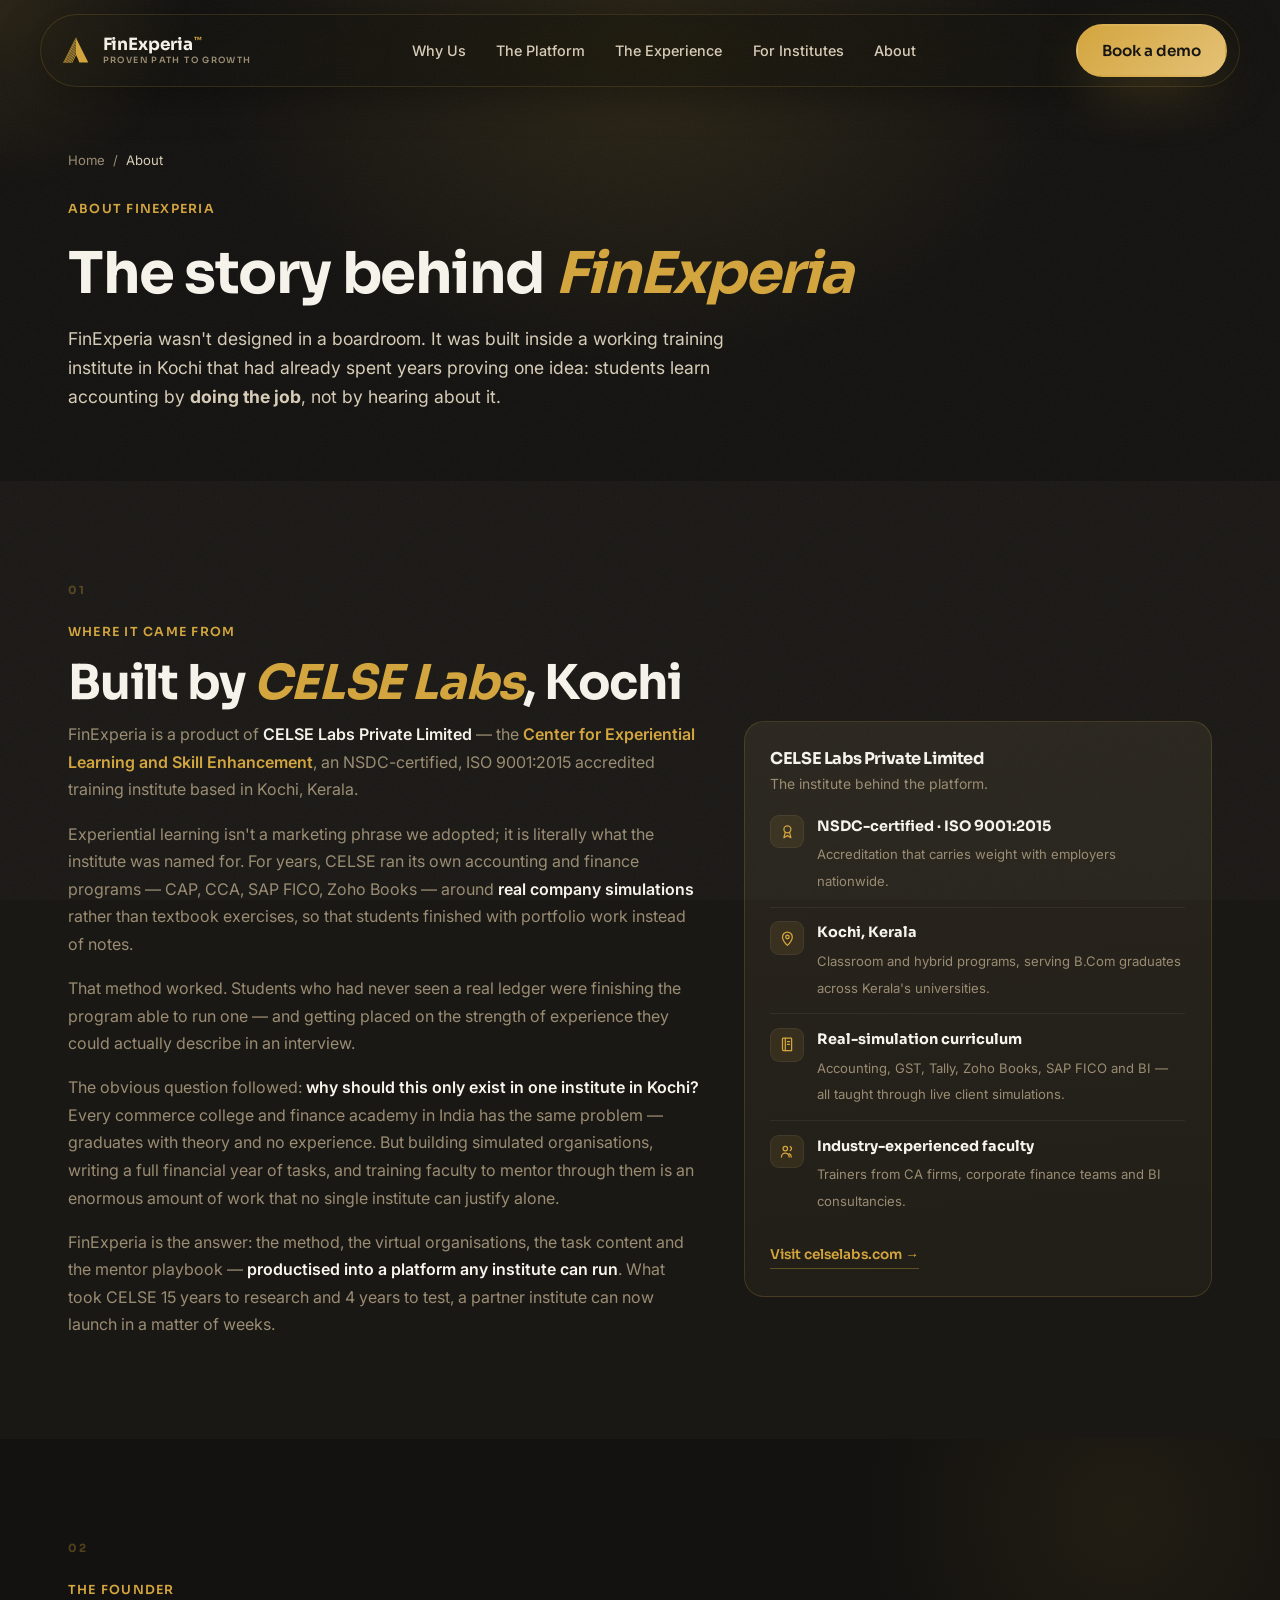
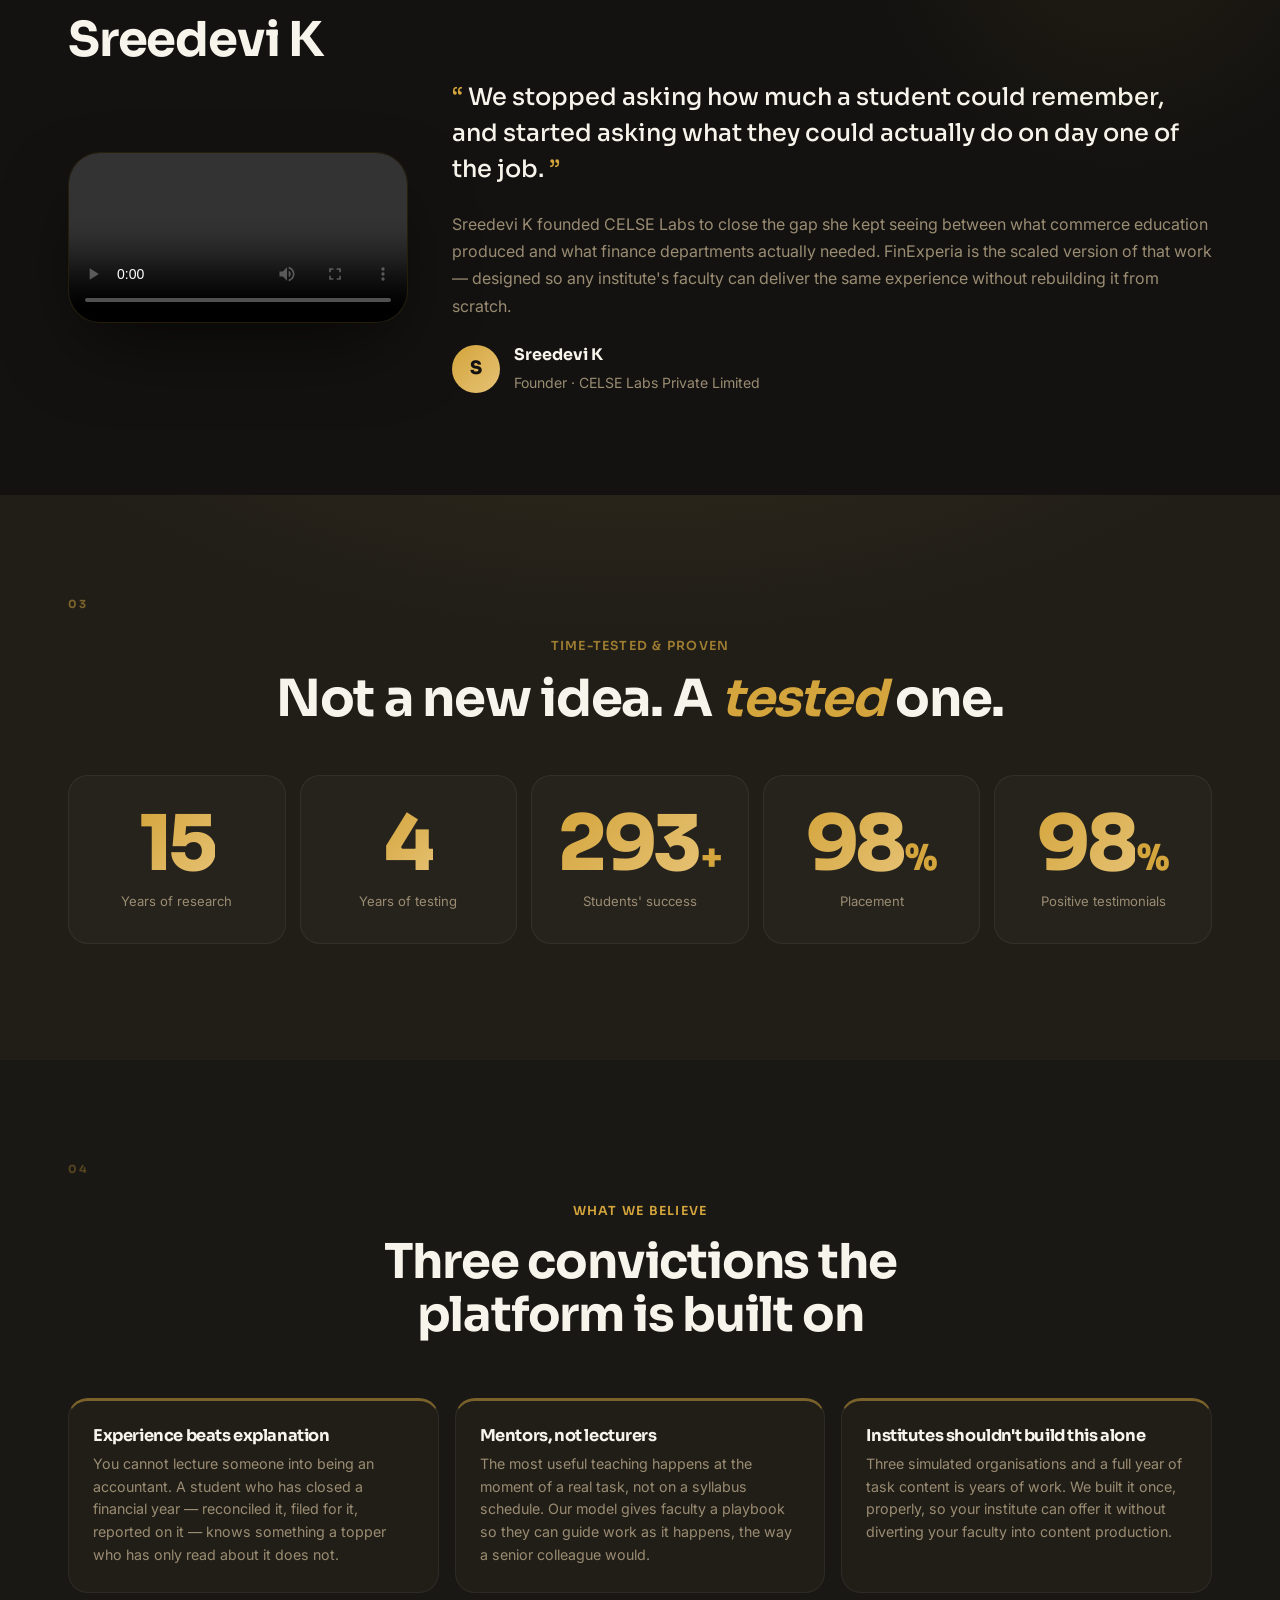
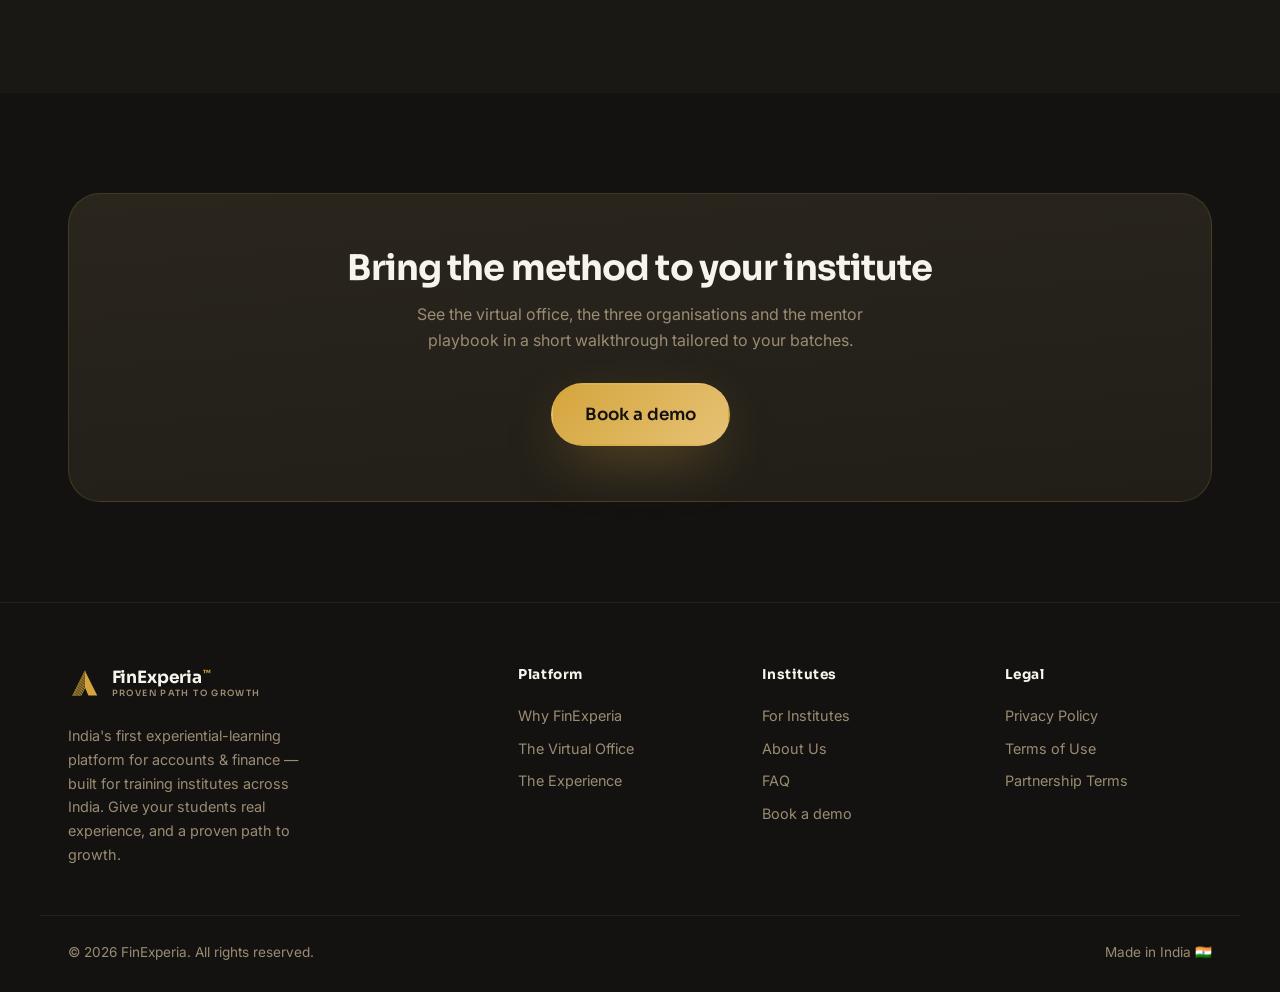
==== commit c4140b43: "Fix invisible text on /about: dark components were inside a light section .method-section is a LIGHT" ====
--- a/about.html
+++ b/about.html
@@ -75,6 +75,13 @@
 
   <style>
     /* ===== About-page-only additions (everything else reuses styles.css) ===== */
+
+    /* Dark section bands. NOTE: do not use .method-section here — that class is a
+       LIGHT (cream) section and would render this page's light-on-dark components
+       invisible. These keep the whole About page on the dark palette. */
+    .about-band { background: var(--ink-soft); }
+    .about-band-plain { background: var(--ink); }
+
     .about-hero { padding: 150px 0 70px; position: relative; overflow: hidden; }
     .about-hero::before { content: ""; position: absolute; top: -30%; left: 50%; transform: translateX(-50%); width: 900px; height: 520px; background: radial-gradient(ellipse at 50% 40%, rgba(212,165,60,0.13), transparent 68%); pointer-events: none; }
     .about-hero .container { position: relative; z-index: 1; }
@@ -94,7 +101,7 @@
     .origin-copy em.gold { font-style: normal; color: var(--coral); font-weight: 600; }
 
     .lineage { background: linear-gradient(175deg, var(--surface-2), var(--surface)); border: 1px solid var(--line); border-radius: var(--r); padding: 1.7rem 1.6rem; }
-    .lineage h3 { font-size: 1.02rem; margin-bottom: 0.3rem; }
+    .lineage h3 { font-size: 1.02rem; margin-bottom: 0.3rem; color: var(--text); }
     .lineage > p { font-size: 0.87rem; color: var(--muted); margin-bottom: 1.2rem; }
     .lin-row { display: flex; gap: 0.85rem; padding: 0.85rem 0; border-top: 1px solid var(--line-soft); }
     .lin-row:first-of-type { border-top: none; padding-top: 0; }
@@ -128,7 +135,7 @@
 
     /* Closing CTA */
     .about-cta { text-align: center; background: linear-gradient(175deg, var(--surface-2), var(--surface)); border: 1px solid var(--line); border-radius: var(--r-lg); padding: clamp(2.2rem, 5vw, 3.4rem); }
-    .about-cta h2 { font-size: clamp(1.5rem, 3.2vw, 2.2rem); margin-bottom: 0.8rem; }
+    .about-cta h2 { font-size: clamp(1.5rem, 3.2vw, 2.2rem); margin-bottom: 0.8rem; color: var(--text); }
     .about-cta p { color: var(--muted); max-width: 52ch; margin: 0 auto 1.8rem; }
   </style>
 </head>
@@ -191,7 +198,7 @@
     </section>
 
     <!-- ===== ORIGIN / CELSE LABS LINEAGE ===== -->
-    <section class="method-section" id="origin">
+    <section class="about-band" id="origin">
       <div class="container">
         <div class="sec-label">01</div>
         <div class="sec-head reveal">
@@ -362,7 +369,7 @@
     </section>
 
     <!-- ===== CTA ===== -->
-    <section class="method-section">
+    <section class="about-band-plain">
       <div class="container">
         <div class="about-cta reveal">
           <h2>Bring the method to your institute</h2>
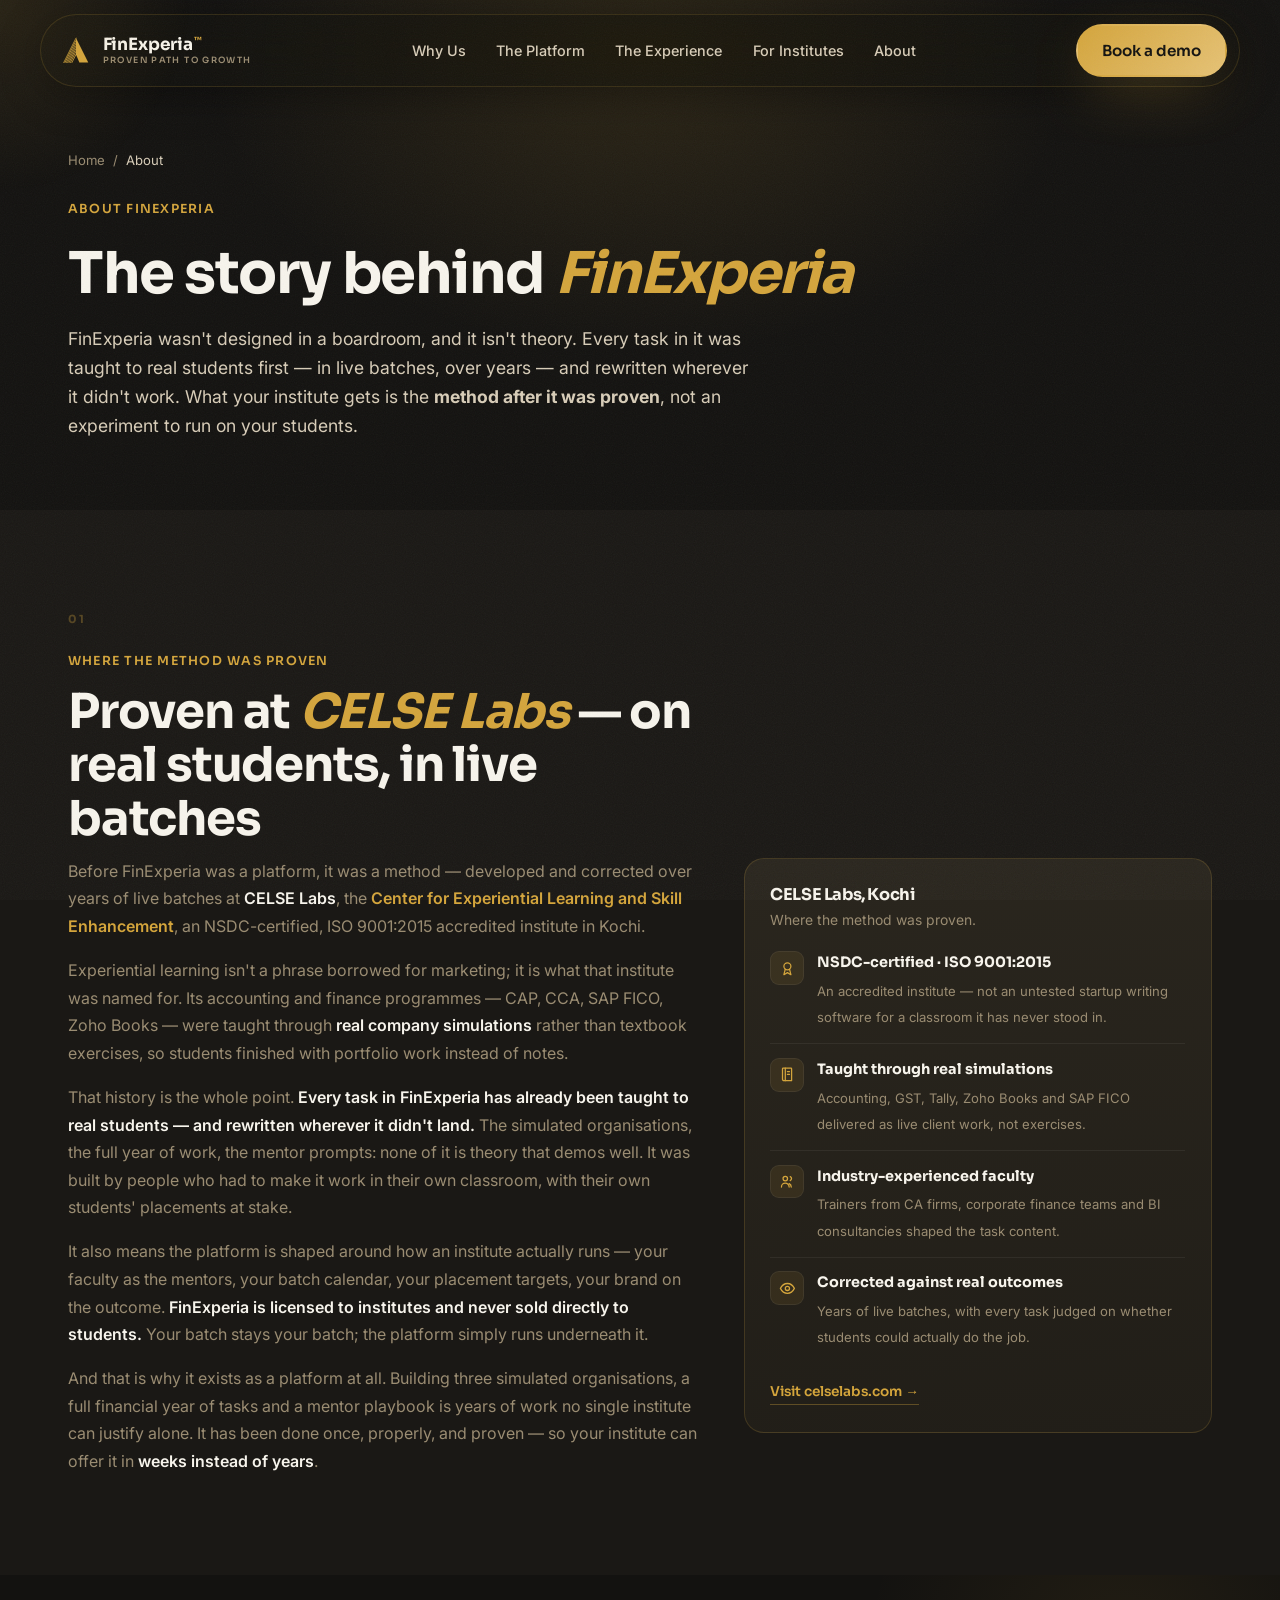
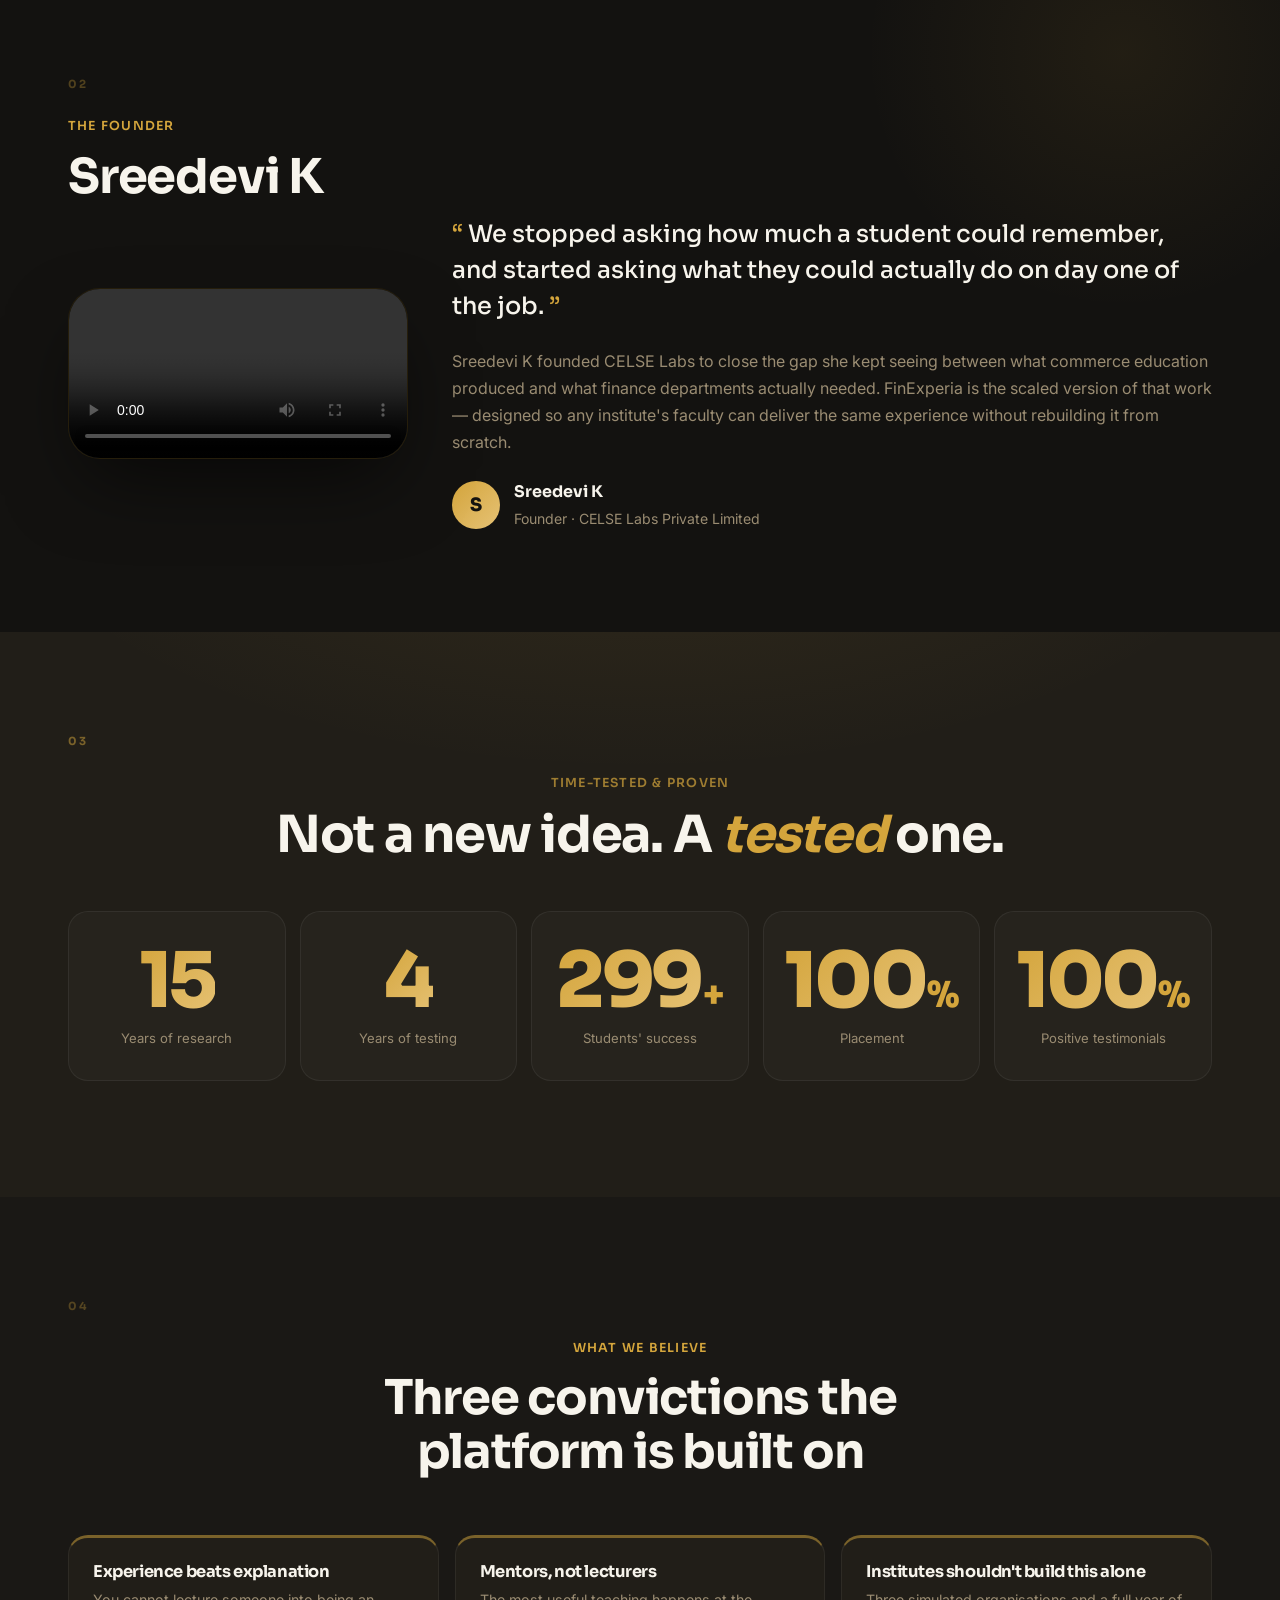
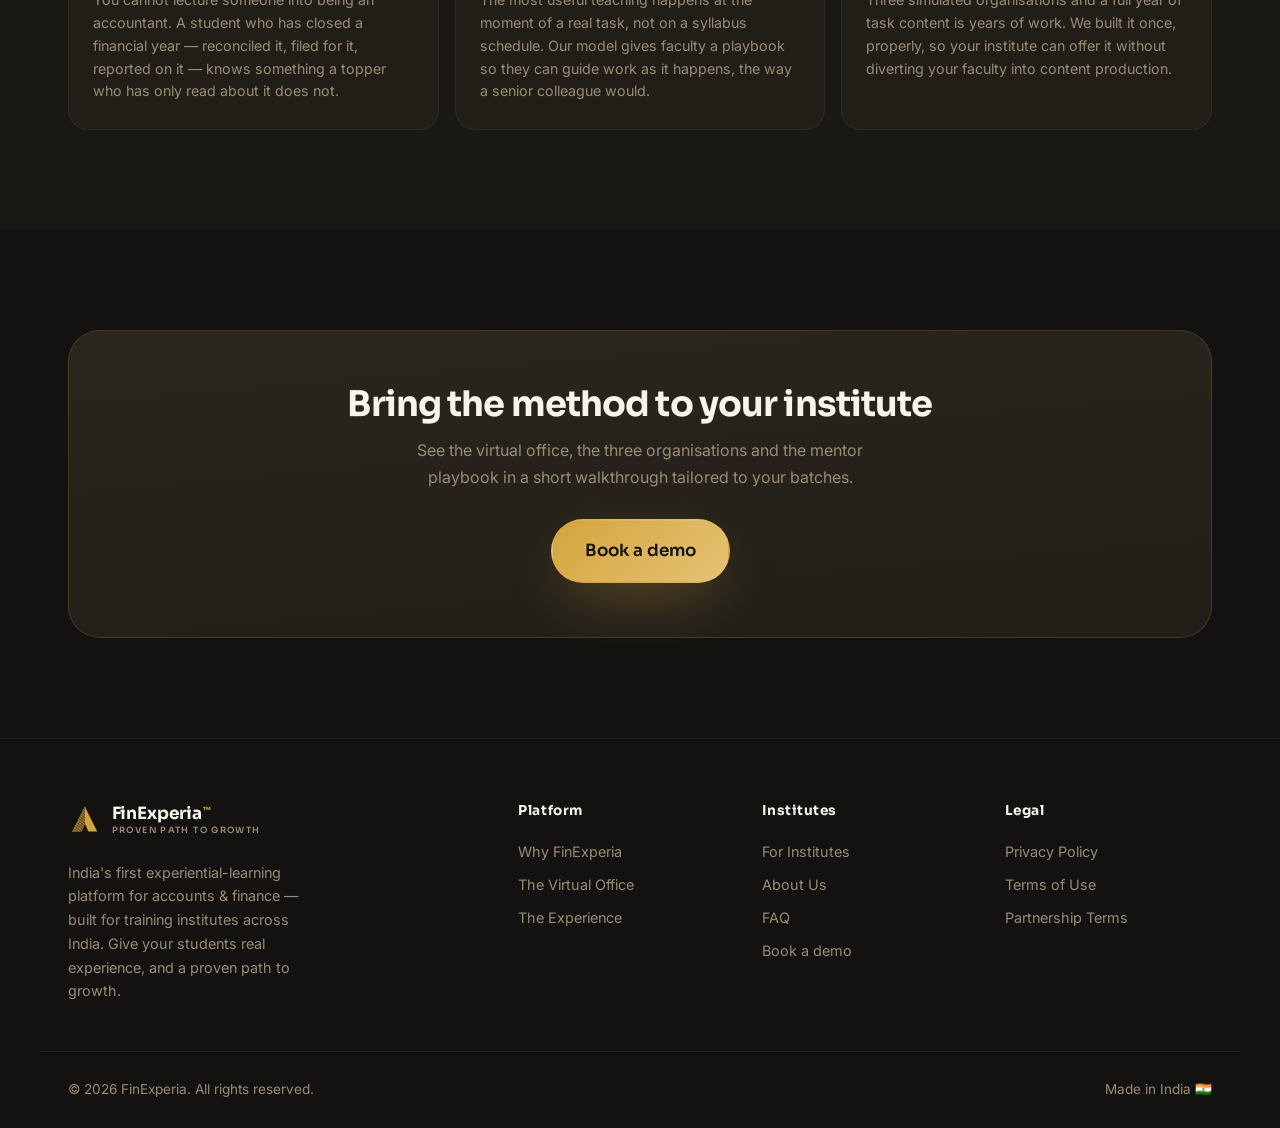
==== commit e895954c: "Reposition CELSE on /about: proving ground, not vendor Institute buyers are wary of purchasing from " ====
--- a/about.html
+++ b/about.html
@@ -3,14 +3,14 @@
 <head>
   <meta charset="UTF-8" />
   <meta name="viewport" content="width=device-width, initial-scale=1.0" />
-  <title>About FinExperia — Built by CELSE Labs, Kochi</title>
-  <meta name="description" content="FinExperia is built by CELSE Labs Private Limited, Kochi — the Center for Experiential Learning and Skill Enhancement. Founded by Sreedevi K. 15 years of research, 4 years of testing, 300+ students." />
+  <title>About FinExperia — The Method, Proven at CELSE Labs</title>
+  <meta name="description" content="The experiential method behind FinExperia was proven on real students at CELSE Labs, Kochi — an NSDC-certified institute — before it was offered to other institutes. Founded by Sreedevi K." />
   <meta name="robots" content="index, follow, max-image-preview:large, max-snippet:-1, max-video-preview:-1" />
   <meta name="theme-color" content="#D4A53C" />
   <link rel="canonical" href="https://finexperia.com/about" />
   <link rel="manifest" href="/manifest.json" />
-  <meta property="og:title" content="About FinExperia — Built by CELSE Labs, Kochi" />
-  <meta property="og:description" content="The story behind FinExperia: how a Kochi training institute's real-company simulation method became India's first experiential accounts &amp; finance platform for institutes." />
+  <meta property="og:title" content="About FinExperia — The Method, Proven at CELSE Labs" />
+  <meta property="og:description" content="Every task in FinExperia was taught to real students before it was ever offered to another institute — proven in live batches at CELSE Labs, Kochi." />
   <meta property="og:type" content="website" />
   <meta property="og:url" content="https://finexperia.com/about" />
   <meta property="og:image" content="https://finexperia.com/og-image.svg" />
@@ -18,8 +18,8 @@
   <meta property="og:image:height" content="630" />
   <meta property="og:image:alt" content="FinExperia — 3 financial years of real experience in 200 hours. For institutes across India." />
   <meta name="twitter:card" content="summary_large_image" />
-  <meta name="twitter:title" content="About FinExperia — Built by CELSE Labs, Kochi" />
-  <meta name="twitter:description" content="The story behind FinExperia — founded by Sreedevi K at CELSE Labs Private Limited, Kochi." />
+  <meta name="twitter:title" content="About FinExperia — The Method, Proven at CELSE Labs" />
+  <meta name="twitter:description" content="Proven on real students in live batches at CELSE Labs, Kochi — before it was offered to other institutes." />
   <meta name="twitter:image" content="https://finexperia.com/og-image.svg" />
   <link rel="icon" href="data:image/svg+xml,%3Csvg xmlns='http://www.w3.org/2000/svg' viewBox='0 0 64 64'%3E%3Crect width='64' height='64' rx='14' fill='%23131210'/%3E%3Cpath d='M32 13 L51 51 L39 51 L32 39 L25 51 L13 51 Z' fill='%23D4A53C'/%3E%3C/svg%3E" />
   <noscript><style>.reveal,.reveal-left,.reveal-right{opacity:1!important;transform:none!important;}</style></noscript>
@@ -34,7 +34,7 @@
   "@type": "AboutPage",
   "name": "About FinExperia",
   "url": "https://finexperia.com/about",
-  "description": "The story behind FinExperia — built by CELSE Labs Private Limited, Kochi, and founded by Sreedevi K.",
+  "description": "The story behind FinExperia — an experiential accounts & finance method proven on real students in live batches at CELSE Labs, Kochi, before being offered to other institutes. Founded by Sreedevi K.",
   "isPartOf": { "@type": "WebSite", "name": "FinExperia", "url": "https://finexperia.com/" },
   "about": { "@type": "EducationalOrganization", "name": "FinExperia", "url": "https://finexperia.com/" }
 }
@@ -190,9 +190,10 @@
         <span class="eyebrow">About FinExperia</span>
         <h1 class="about-h1">The story behind <em class="coral-em">FinExperia</em></h1>
         <p class="about-lede">
-          FinExperia wasn't designed in a boardroom. It was built inside a working training institute
-          in Kochi that had already spent years proving one idea: students learn accounting by
-          <strong>doing the job</strong>, not by hearing about it.
+          FinExperia wasn't designed in a boardroom, and it isn't theory. Every task in it was taught to
+          real students first — in live batches, over years — and rewritten wherever it didn't work.
+          What your institute gets is the <strong>method after it was proven</strong>, not an experiment
+          to run on your students.
         </p>
       </div>
     </section>
@@ -202,62 +203,64 @@
       <div class="container">
         <div class="sec-label">01</div>
         <div class="sec-head reveal">
-          <span class="eyebrow">Where it came from</span>
-          <h2>Built by <em class="coral-em">CELSE Labs</em>, Kochi</h2>
+          <span class="eyebrow">Where the method was proven</span>
+          <h2>Proven at <em class="coral-em">CELSE Labs</em> — on real students, in live batches</h2>
         </div>
 
         <div class="origin-layout">
           <div class="origin-copy reveal-left">
             <p>
-              FinExperia is a product of <strong>CELSE Labs Private Limited</strong> — the
+              Before FinExperia was a platform, it was a method — developed and corrected over years of
+              live batches at <strong>CELSE Labs</strong>, the
               <em class="gold">Center for Experiential Learning and Skill Enhancement</em>, an
-              NSDC-certified, ISO 9001:2015 accredited training institute based in Kochi, Kerala.
+              NSDC-certified, ISO 9001:2015 accredited institute in Kochi.
             </p>
             <p>
-              Experiential learning isn't a marketing phrase we adopted; it is literally what the
-              institute was named for. For years, CELSE ran its own accounting and finance programs —
-              CAP, CCA, SAP FICO, Zoho Books — around <strong>real company simulations</strong> rather
-              than textbook exercises, so that students finished with portfolio work instead of notes.
+              Experiential learning isn't a phrase borrowed for marketing; it is what that institute was
+              named for. Its accounting and finance programmes — CAP, CCA, SAP FICO, Zoho Books — were
+              taught through <strong>real company simulations</strong> rather than textbook exercises, so
+              students finished with portfolio work instead of notes.
             </p>
             <p>
-              That method worked. Students who had never seen a real ledger were finishing the program
-              able to run one — and getting placed on the strength of experience they could actually
-              describe in an interview.
+              That history is the whole point. <strong>Every task in FinExperia has already been taught to
+              real students — and rewritten wherever it didn't land.</strong> The simulated organisations,
+              the full year of work, the mentor prompts: none of it is theory that demos well. It was built
+              by people who had to make it work in their own classroom, with their own students' placements
+              at stake.
             </p>
             <p>
-              The obvious question followed: <strong>why should this only exist in one institute in
-              Kochi?</strong> Every commerce college and finance academy in India has the same problem —
-              graduates with theory and no experience. But building simulated organisations, writing a
-              full financial year of tasks, and training faculty to mentor through them is an enormous
-              amount of work that no single institute can justify alone.
+              It also means the platform is shaped around how an institute actually runs — your faculty as
+              the mentors, your batch calendar, your placement targets, your brand on the outcome.
+              <strong>FinExperia is licensed to institutes and never sold directly to students.</strong>
+              Your batch stays your batch; the platform simply runs underneath it.
             </p>
             <p>
-              FinExperia is the answer: the method, the virtual organisations, the task content and the
-              mentor playbook — <strong>productised into a platform any institute can run</strong>. What
-              took CELSE 15 years to research and 4 years to test, a partner institute can now launch in
-              a matter of weeks.
+              And that is why it exists as a platform at all. Building three simulated organisations, a full
+              financial year of tasks and a mentor playbook is years of work no single institute can justify
+              alone. It has been done once, properly, and proven — so your institute can offer it in
+              <strong>weeks instead of years</strong>.
             </p>
           </div>
 
           <aside class="lineage reveal-right">
-            <h3>CELSE Labs Private Limited</h3>
-            <p>The institute behind the platform.</p>
+            <h3>CELSE Labs, Kochi</h3>
+            <p>Where the method was proven.</p>
 
             <div class="lin-row">
               <span class="lin-ic"><svg class="ico"><use href="#i-award"/></svg></span>
-              <span class="lin-txt"><strong>NSDC-certified · ISO 9001:2015</strong><span>Accreditation that carries weight with employers nationwide.</span></span>
-            </div>
-            <div class="lin-row">
-              <span class="lin-ic"><svg class="ico"><use href="#i-pin"/></svg></span>
-              <span class="lin-txt"><strong>Kochi, Kerala</strong><span>Classroom and hybrid programs, serving B.Com graduates across Kerala's universities.</span></span>
+              <span class="lin-txt"><strong>NSDC-certified · ISO 9001:2015</strong><span>An accredited institute — not an untested startup writing software for a classroom it has never stood in.</span></span>
             </div>
             <div class="lin-row">
               <span class="lin-ic"><svg class="ico"><use href="#i-ledger"/></svg></span>
-              <span class="lin-txt"><strong>Real-simulation curriculum</strong><span>Accounting, GST, Tally, Zoho Books, SAP FICO and BI — all taught through live client simulations.</span></span>
+              <span class="lin-txt"><strong>Taught through real simulations</strong><span>Accounting, GST, Tally, Zoho Books and SAP FICO delivered as live client work, not exercises.</span></span>
             </div>
             <div class="lin-row">
               <span class="lin-ic"><svg class="ico"><use href="#i-users"/></svg></span>
-              <span class="lin-txt"><strong>Industry-experienced faculty</strong><span>Trainers from CA firms, corporate finance teams and BI consultancies.</span></span>
+              <span class="lin-txt"><strong>Industry-experienced faculty</strong><span>Trainers from CA firms, corporate finance teams and BI consultancies shaped the task content.</span></span>
+            </div>
+            <div class="lin-row">
+              <span class="lin-ic"><svg class="ico"><use href="#i-eye"/></svg></span>
+              <span class="lin-txt"><strong>Corrected against real outcomes</strong><span>Years of live batches, with every task judged on whether students could actually do the job.</span></span>
             </div>
 
             <a class="lineage-link" href="https://celselabs.com/" target="_blank" rel="noopener">
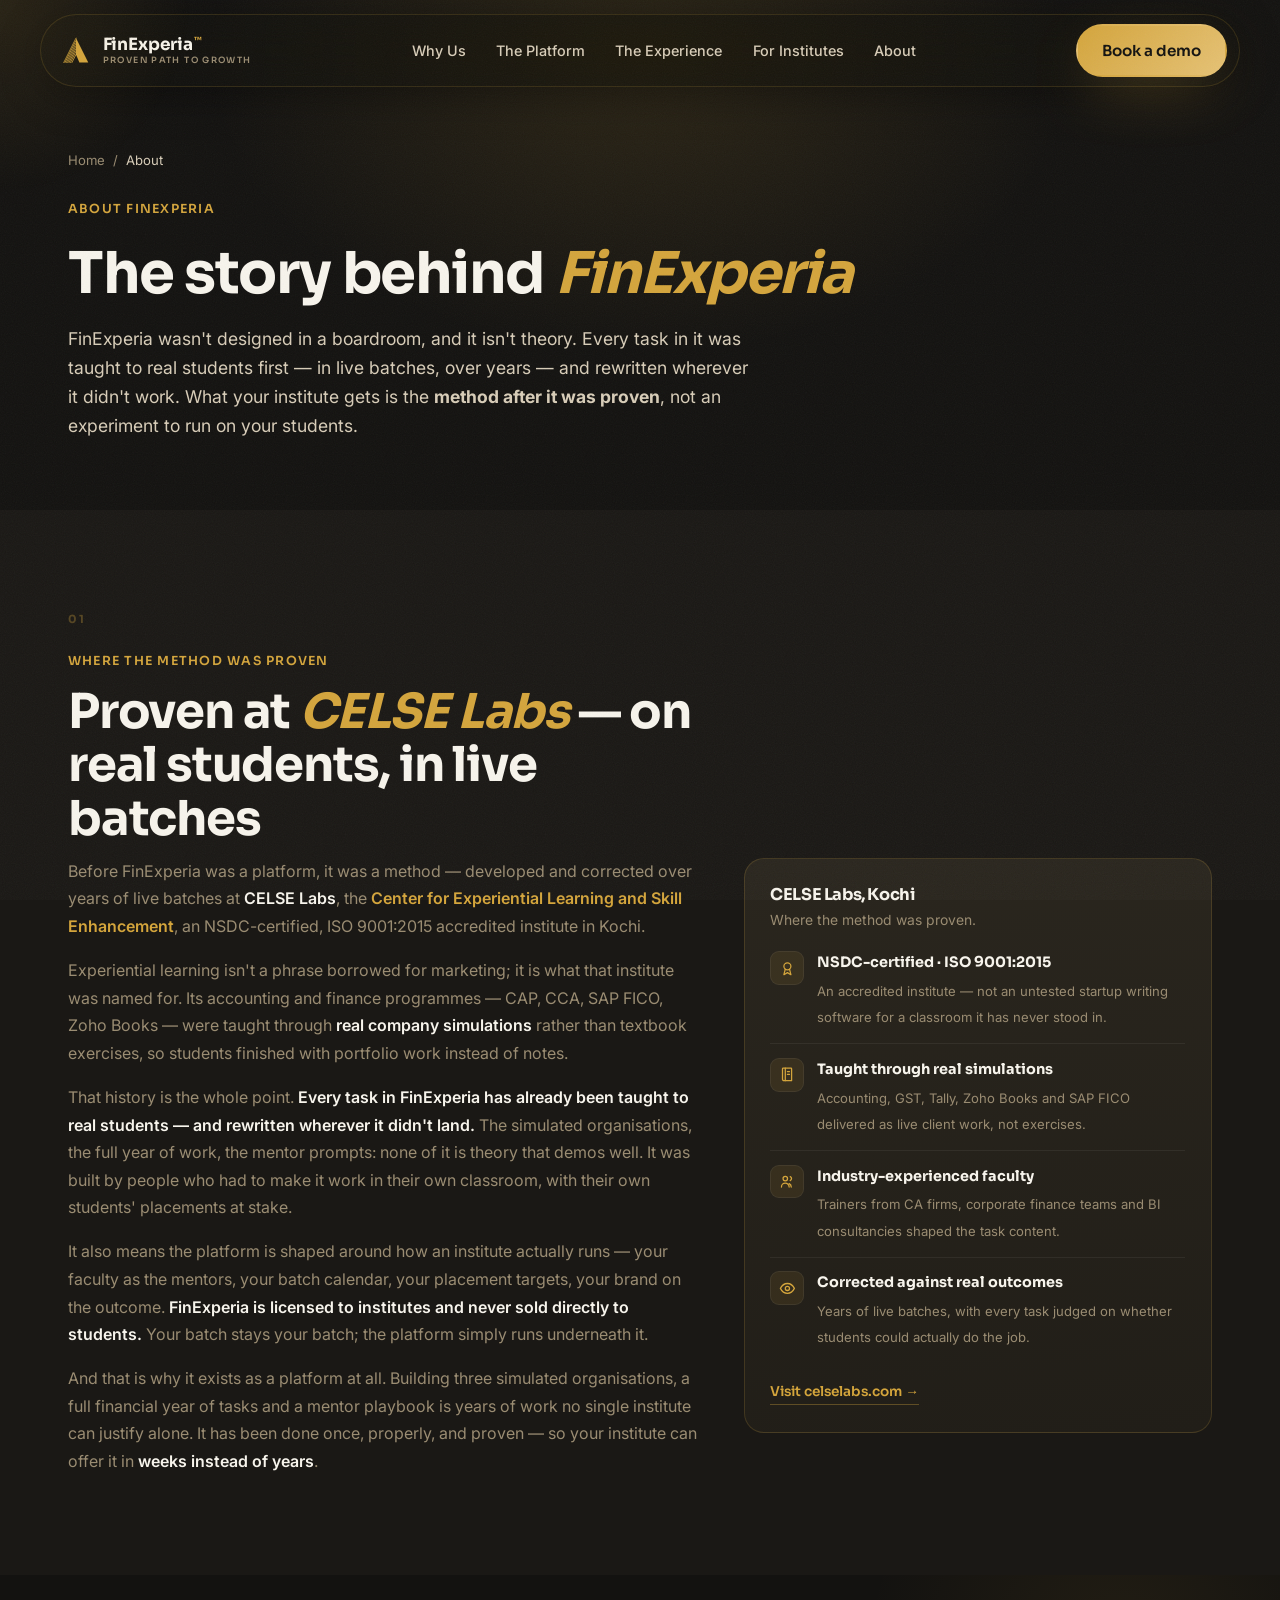
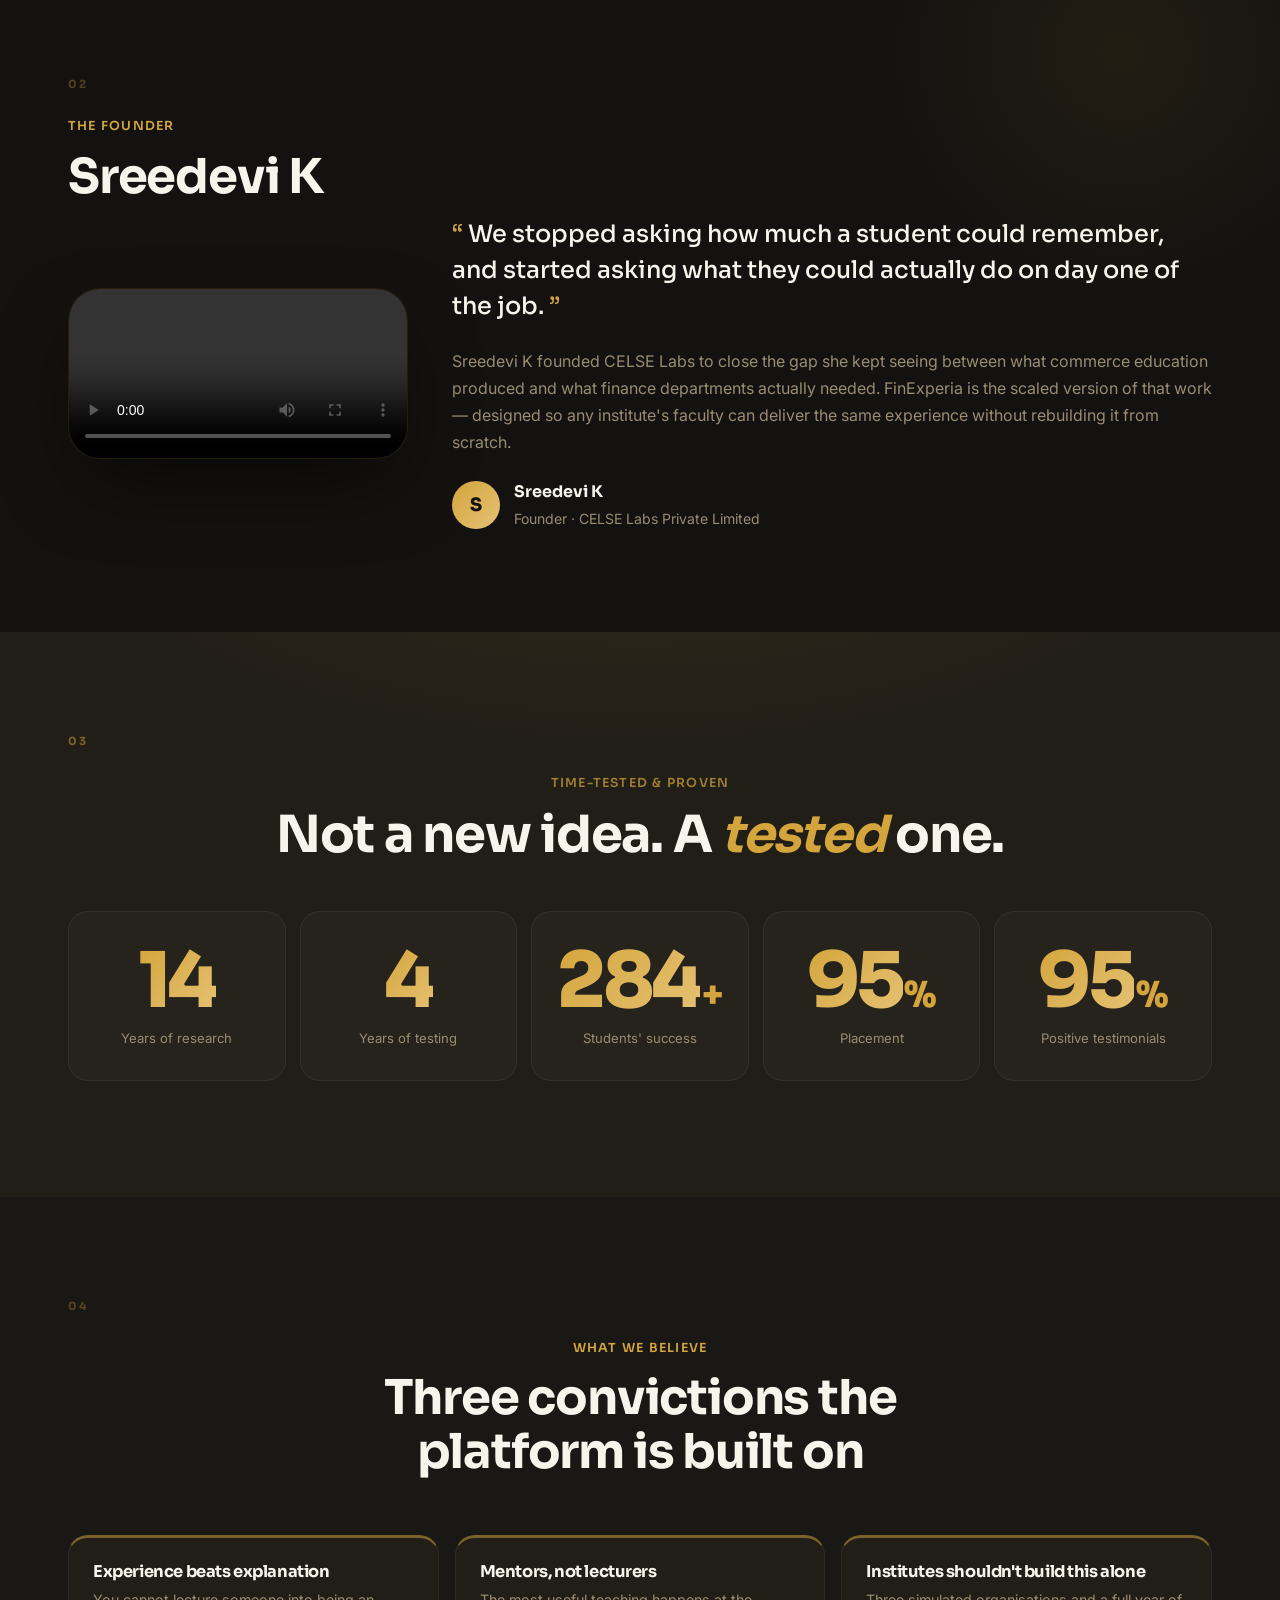
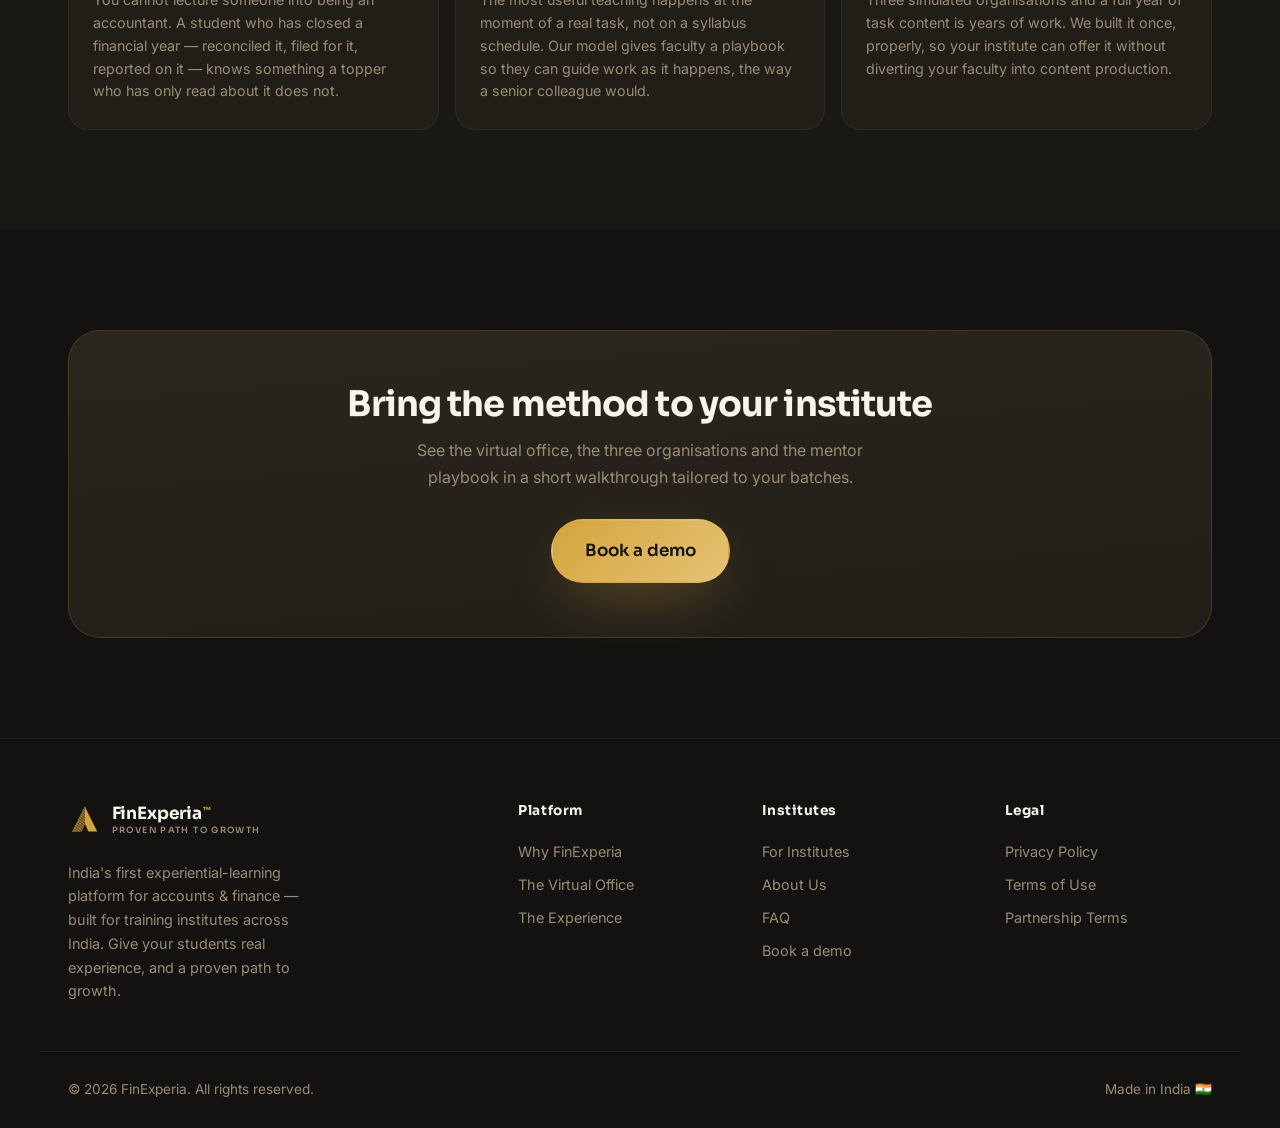
==== commit a1abe938: "Add Google Analytics 4 (gtag.js, G-P3H50L5ZFJ) to all public pages Installed in <head> on index.html" ====
--- a/about.html
+++ b/about.html
@@ -3,6 +3,15 @@
 <head>
   <meta charset="UTF-8" />
   <meta name="viewport" content="width=device-width, initial-scale=1.0" />
+
+  <!-- Google tag (gtag.js) — GA4 property G-P3H50L5ZFJ -->
+  <script async src="https://www.googletagmanager.com/gtag/js?id=G-P3H50L5ZFJ"></script>
+  <script>
+    window.dataLayer = window.dataLayer || [];
+    function gtag(){dataLayer.push(arguments);}
+    gtag('js', new Date());
+    gtag('config', 'G-P3H50L5ZFJ');
+  </script>
   <title>About FinExperia — The Method, Proven at CELSE Labs</title>
   <meta name="description" content="The experiential method behind FinExperia was proven on real students at CELSE Labs, Kochi — an NSDC-certified institute — before it was offered to other institutes. Founded by Sreedevi K." />
   <meta name="robots" content="index, follow, max-image-preview:large, max-snippet:-1, max-video-preview:-1" />
--- a/styles.css
+++ b/styles.css
@@ -643,6 +643,14 @@
 /* Explainer clip is portrait (9:16) — present it as a centred phone-reel, not full width */
 .video-el { display: block; width: 100%; max-width: 340px; height: auto; margin: 0 auto; border-radius: var(--r-lg); border: 1px solid var(--line); background: #000; box-shadow: var(--shadow); }
 
+/* Provenance band — sources the proof stats to real live batches, so the numbers
+   read as measured outcomes rather than marketing claims. Links through to /about. */
+.provenance { max-width: 760px; margin: 2.6rem auto 0; padding: 1.15rem 1.6rem; background: rgba(212,165,60,0.05); border: 1px solid rgba(212,165,60,0.22); border-radius: var(--r); text-align: center; position: relative; z-index: 1; }
+.provenance p { color: var(--text-soft); font-size: 0.93rem; margin: 0; line-height: 1.65; }
+.provenance strong { color: var(--text); font-weight: 600; }
+.provenance a { display: inline-block; margin-top: 0.6rem; font-family: "Sora", sans-serif; font-weight: 600; font-size: 0.85rem; color: var(--coral); border-bottom: 1px solid rgba(212,165,60,0.35); padding-bottom: 1px; transition: color 0.2s, border-color 0.2s; }
+.provenance a:hover { color: var(--coral-light); border-bottom-color: var(--coral-light); }
+
 /* WhatsApp CTA */
 .wa-btn { display: inline-flex; align-items: center; gap: 0.5rem; margin-top: 1rem; background: #25D366; color: #0a3d20; font-family: "Sora",sans-serif; font-weight: 700; font-size: 0.9rem; padding: 0.7rem 1.2rem; border-radius: 999px; text-decoration: none; transition: transform 0.2s var(--ease), box-shadow 0.2s; }
 .wa-btn:hover { transform: translateY(-2px); box-shadow: 0 14px 34px -12px rgba(37,211,102,0.6); }
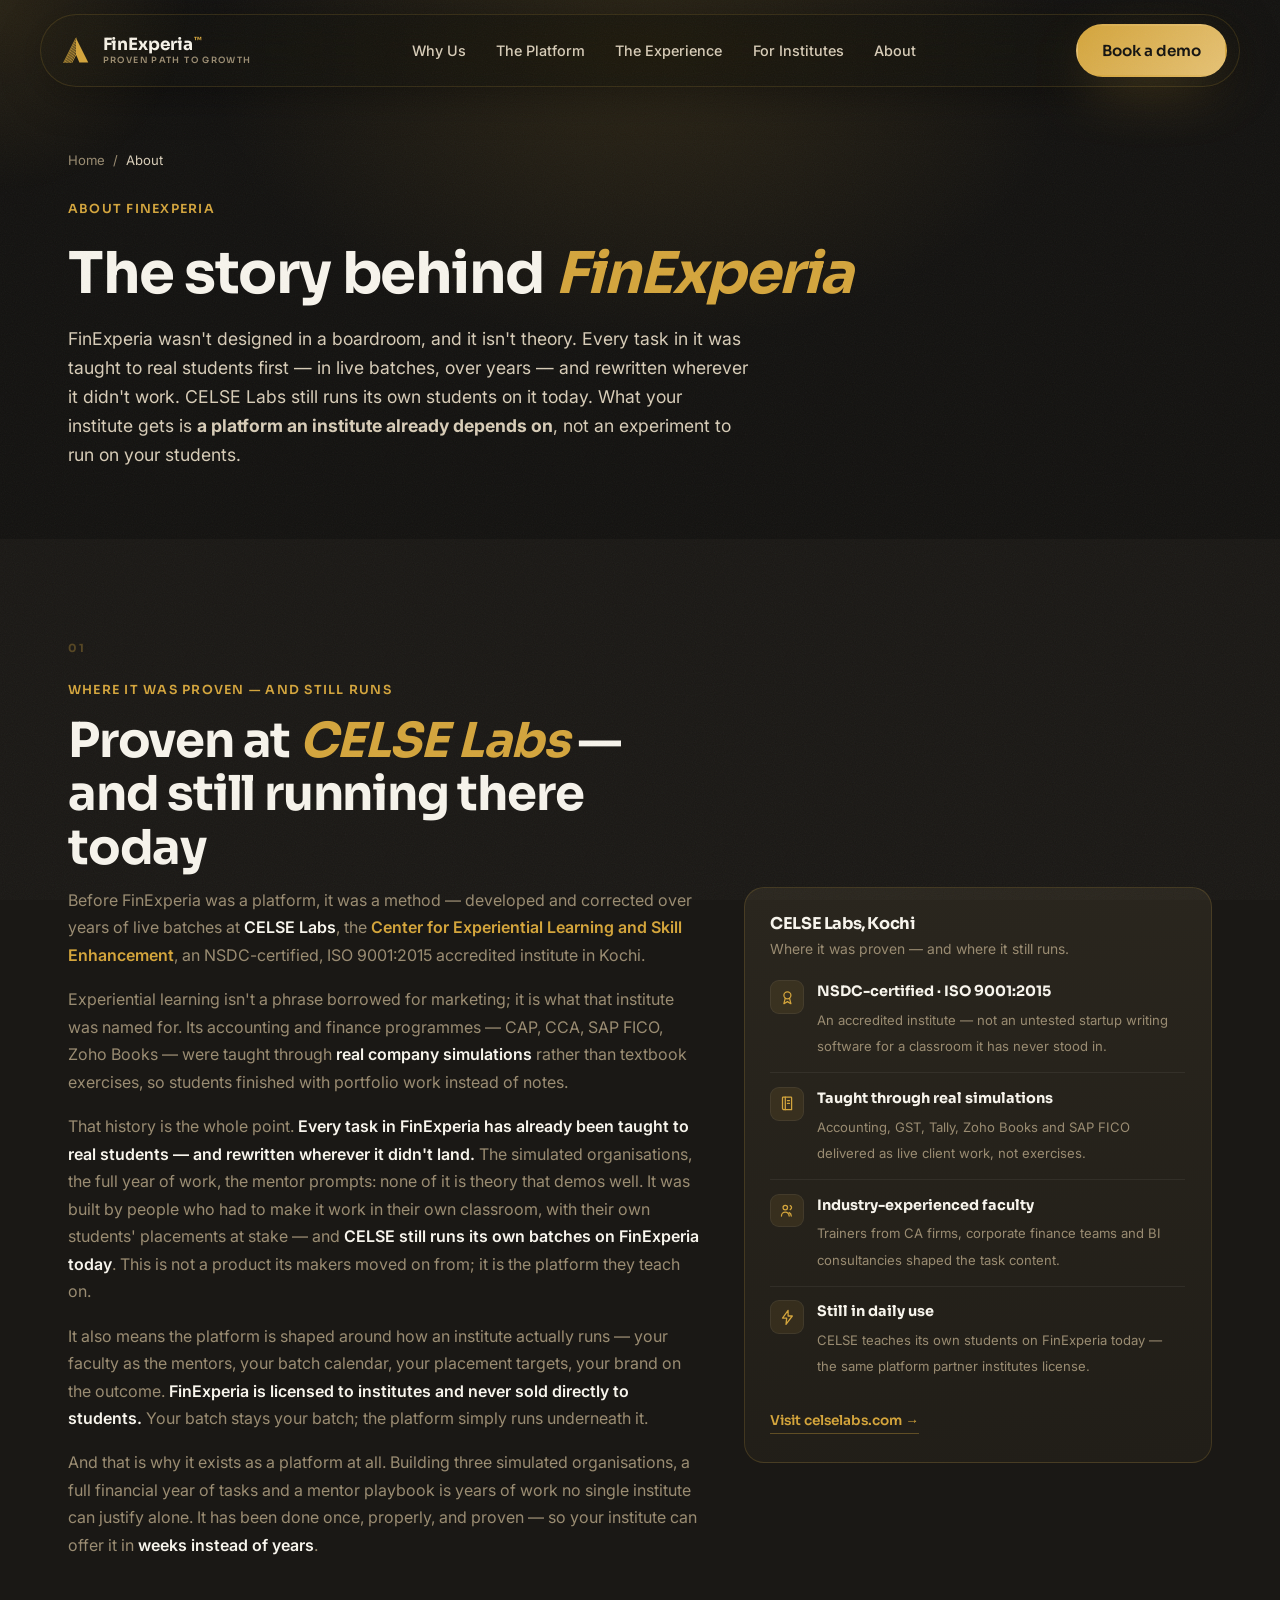
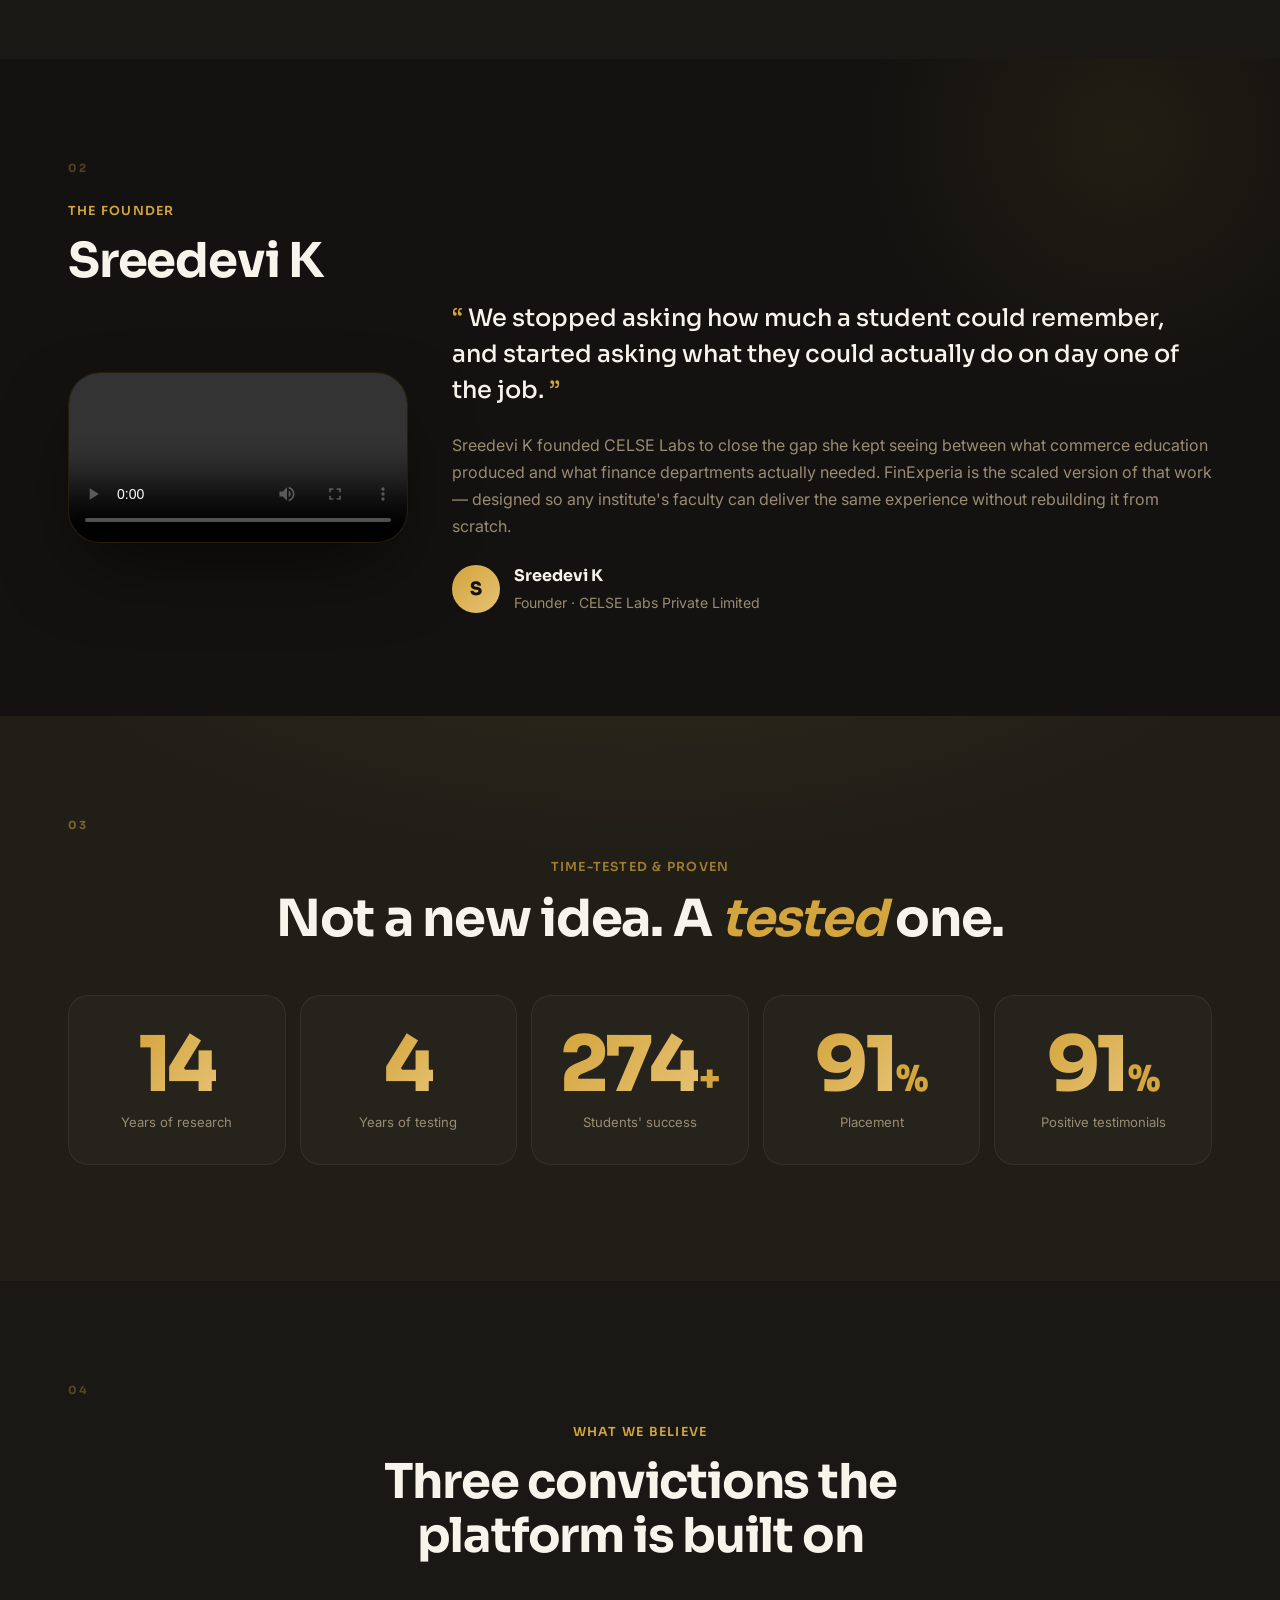
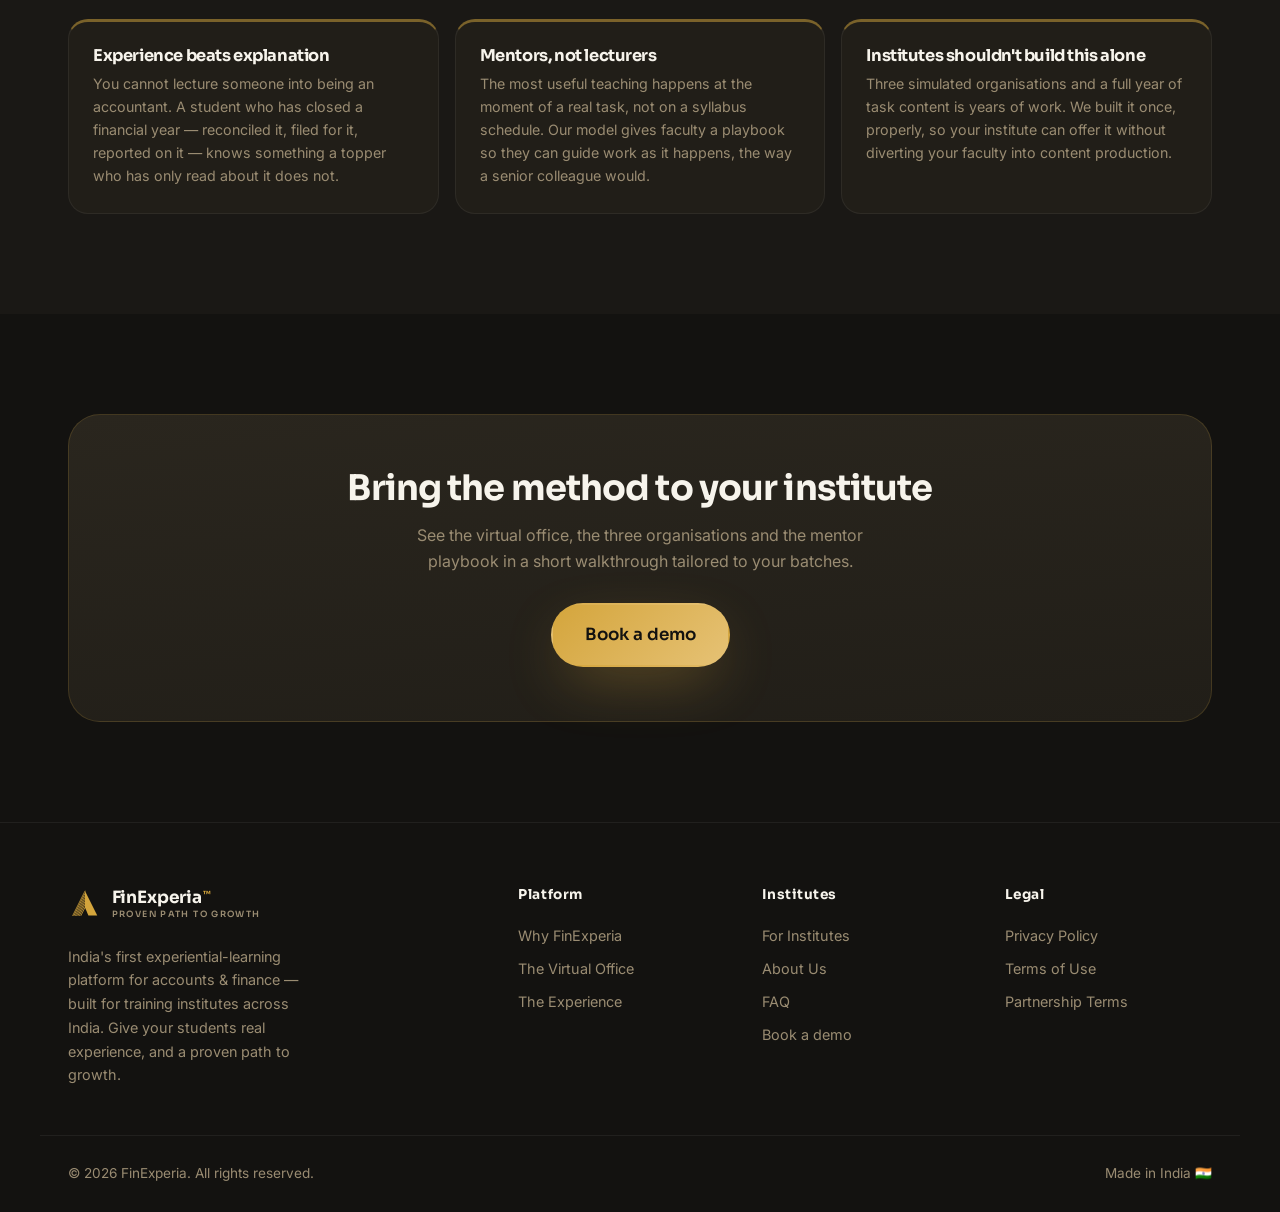
==== commit 6a38d93f: "Upgrade CELSE proof from past to present tense (confirmed by owner) CELSE Labs runs FinExperia on it" ====
--- a/about.html
+++ b/about.html
@@ -12,14 +12,14 @@
     gtag('js', new Date());
     gtag('config', 'G-P3H50L5ZFJ');
   </script>
-  <title>About FinExperia — The Method, Proven at CELSE Labs</title>
-  <meta name="description" content="The experiential method behind FinExperia was proven on real students at CELSE Labs, Kochi — an NSDC-certified institute — before it was offered to other institutes. Founded by Sreedevi K." />
+  <title>About FinExperia — Proven and Still Running at CELSE Labs</title>
+  <meta name="description" content="FinExperia was proven on real students at CELSE Labs, Kochi — an NSDC-certified institute that still teaches its own students on it today. Founded by Sreedevi K." />
   <meta name="robots" content="index, follow, max-image-preview:large, max-snippet:-1, max-video-preview:-1" />
   <meta name="theme-color" content="#D4A53C" />
   <link rel="canonical" href="https://finexperia.com/about" />
   <link rel="manifest" href="/manifest.json" />
-  <meta property="og:title" content="About FinExperia — The Method, Proven at CELSE Labs" />
-  <meta property="og:description" content="Every task in FinExperia was taught to real students before it was ever offered to another institute — proven in live batches at CELSE Labs, Kochi." />
+  <meta property="og:title" content="About FinExperia — Proven and Still Running at CELSE Labs" />
+  <meta property="og:description" content="Every task in FinExperia was taught to real students before it was offered to another institute — and CELSE Labs still runs its own batches on it today." />
   <meta property="og:type" content="website" />
   <meta property="og:url" content="https://finexperia.com/about" />
   <meta property="og:image" content="https://finexperia.com/og-image.svg" />
@@ -27,8 +27,8 @@
   <meta property="og:image:height" content="630" />
   <meta property="og:image:alt" content="FinExperia — 3 financial years of real experience in 200 hours. For institutes across India." />
   <meta name="twitter:card" content="summary_large_image" />
-  <meta name="twitter:title" content="About FinExperia — The Method, Proven at CELSE Labs" />
-  <meta name="twitter:description" content="Proven on real students in live batches at CELSE Labs, Kochi — before it was offered to other institutes." />
+  <meta name="twitter:title" content="About FinExperia — Proven and Still Running at CELSE Labs" />
+  <meta name="twitter:description" content="Proven on real students at CELSE Labs, Kochi — an institute that still teaches its own students on FinExperia today." />
   <meta name="twitter:image" content="https://finexperia.com/og-image.svg" />
   <link rel="icon" href="data:image/svg+xml,%3Csvg xmlns='http://www.w3.org/2000/svg' viewBox='0 0 64 64'%3E%3Crect width='64' height='64' rx='14' fill='%23131210'/%3E%3Cpath d='M32 13 L51 51 L39 51 L32 39 L25 51 L13 51 Z' fill='%23D4A53C'/%3E%3C/svg%3E" />
   <noscript><style>.reveal,.reveal-left,.reveal-right{opacity:1!important;transform:none!important;}</style></noscript>
@@ -43,7 +43,7 @@
   "@type": "AboutPage",
   "name": "About FinExperia",
   "url": "https://finexperia.com/about",
-  "description": "The story behind FinExperia — an experiential accounts & finance method proven on real students in live batches at CELSE Labs, Kochi, before being offered to other institutes. Founded by Sreedevi K.",
+  "description": "The story behind FinExperia — an experiential accounts & finance platform proven on real students in live batches at CELSE Labs, Kochi, which still teaches its own students on it today. Founded by Sreedevi K.",
   "isPartOf": { "@type": "WebSite", "name": "FinExperia", "url": "https://finexperia.com/" },
   "about": { "@type": "EducationalOrganization", "name": "FinExperia", "url": "https://finexperia.com/" }
 }
@@ -201,8 +201,9 @@
         <p class="about-lede">
           FinExperia wasn't designed in a boardroom, and it isn't theory. Every task in it was taught to
           real students first — in live batches, over years — and rewritten wherever it didn't work.
-          What your institute gets is the <strong>method after it was proven</strong>, not an experiment
-          to run on your students.
+          CELSE Labs still runs its own students on it today. What your institute gets is
+          <strong>a platform an institute already depends on</strong>, not an experiment to run on
+          your students.
         </p>
       </div>
     </section>
@@ -212,8 +213,8 @@
       <div class="container">
         <div class="sec-label">01</div>
         <div class="sec-head reveal">
-          <span class="eyebrow">Where the method was proven</span>
-          <h2>Proven at <em class="coral-em">CELSE Labs</em> — on real students, in live batches</h2>
+          <span class="eyebrow">Where it was proven — and still runs</span>
+          <h2>Proven at <em class="coral-em">CELSE Labs</em> — and still running there today</h2>
         </div>
 
         <div class="origin-layout">
@@ -235,7 +236,8 @@
               real students — and rewritten wherever it didn't land.</strong> The simulated organisations,
               the full year of work, the mentor prompts: none of it is theory that demos well. It was built
               by people who had to make it work in their own classroom, with their own students' placements
-              at stake.
+              at stake — and <strong>CELSE still runs its own batches on FinExperia today</strong>. This is
+              not a product its makers moved on from; it is the platform they teach on.
             </p>
             <p>
               It also means the platform is shaped around how an institute actually runs — your faculty as
@@ -253,7 +255,7 @@
 
           <aside class="lineage reveal-right">
             <h3>CELSE Labs, Kochi</h3>
-            <p>Where the method was proven.</p>
+            <p>Where it was proven — and where it still runs.</p>
 
             <div class="lin-row">
               <span class="lin-ic"><svg class="ico"><use href="#i-award"/></svg></span>
@@ -268,8 +270,8 @@
               <span class="lin-txt"><strong>Industry-experienced faculty</strong><span>Trainers from CA firms, corporate finance teams and BI consultancies shaped the task content.</span></span>
             </div>
             <div class="lin-row">
-              <span class="lin-ic"><svg class="ico"><use href="#i-eye"/></svg></span>
-              <span class="lin-txt"><strong>Corrected against real outcomes</strong><span>Years of live batches, with every task judged on whether students could actually do the job.</span></span>
+              <span class="lin-ic"><svg class="ico"><use href="#i-bolt"/></svg></span>
+              <span class="lin-txt"><strong>Still in daily use</strong><span>CELSE teaches its own students on FinExperia today — the same platform partner institutes license.</span></span>
             </div>
 
             <a class="lineage-link" href="https://celselabs.com/" target="_blank" rel="noopener">
--- a/styles.css
+++ b/styles.css
@@ -643,6 +643,16 @@
 /* Explainer clip is portrait (9:16) — present it as a centred phone-reel, not full width */
 .video-el { display: block; width: 100%; max-width: 340px; height: auto; margin: 0 auto; border-radius: var(--r-lg); border: 1px solid var(--line); background: #000; box-shadow: var(--shadow); }
 
+/* Region contact picker — always visible so a visitor can correct a wrong
+   IP guess (design doc §4.2). Sits inside .contact-phone-block. */
+.region-picker { display: grid; gap: 0.4rem; margin-top: 1.25rem; padding-top: 1.1rem; border-top: 1px solid rgba(212,165,60,0.22); }
+.region-picker-label { font-size: 0.72rem; text-transform: uppercase; letter-spacing: 0.09em; color: var(--muted); font-weight: 600; }
+.region-select { width: 100%; max-width: 320px; padding: 0.82rem 2.2rem 0.82rem 0.9rem; background-color: rgba(19,18,16,0.5); border: 1px solid var(--line-soft); border-radius: var(--r-sm); color: var(--text); font-family: inherit; font-size: 0.92rem; cursor: pointer; appearance: none; -webkit-appearance: none; transition: border-color 0.2s, box-shadow 0.2s, background-color 0.2s; background-image: url("data:image/svg+xml,%3Csvg xmlns='http://www.w3.org/2000/svg' viewBox='0 0 24 24' fill='none' stroke='%239A8C72' stroke-width='2.2' stroke-linecap='round'%3E%3Cpath d='M6 9l6 6 6-6'/%3E%3C/svg%3E"); background-repeat: no-repeat; background-position: right 0.75rem center; background-size: 15px; }
+.region-select:hover { border-color: rgba(212,165,60,0.4); }
+.region-select:focus-visible { outline: none; border-color: var(--coral); box-shadow: 0 0 0 3px rgba(212,165,60,0.18); background-color: rgba(19,18,16,0.65); }
+.region-select option { background: var(--surface-2); color: var(--text); }
+.region-hint { font-size: 0.76rem; color: var(--muted); line-height: 1.45; }
+
 /* Provenance band — sources the proof stats to real live batches, so the numbers
    read as measured outcomes rather than marketing claims. Links through to /about. */
 .provenance { max-width: 760px; margin: 2.6rem auto 0; padding: 1.15rem 1.6rem; background: rgba(212,165,60,0.05); border: 1px solid rgba(212,165,60,0.22); border-radius: var(--r); text-align: center; position: relative; z-index: 1; }
